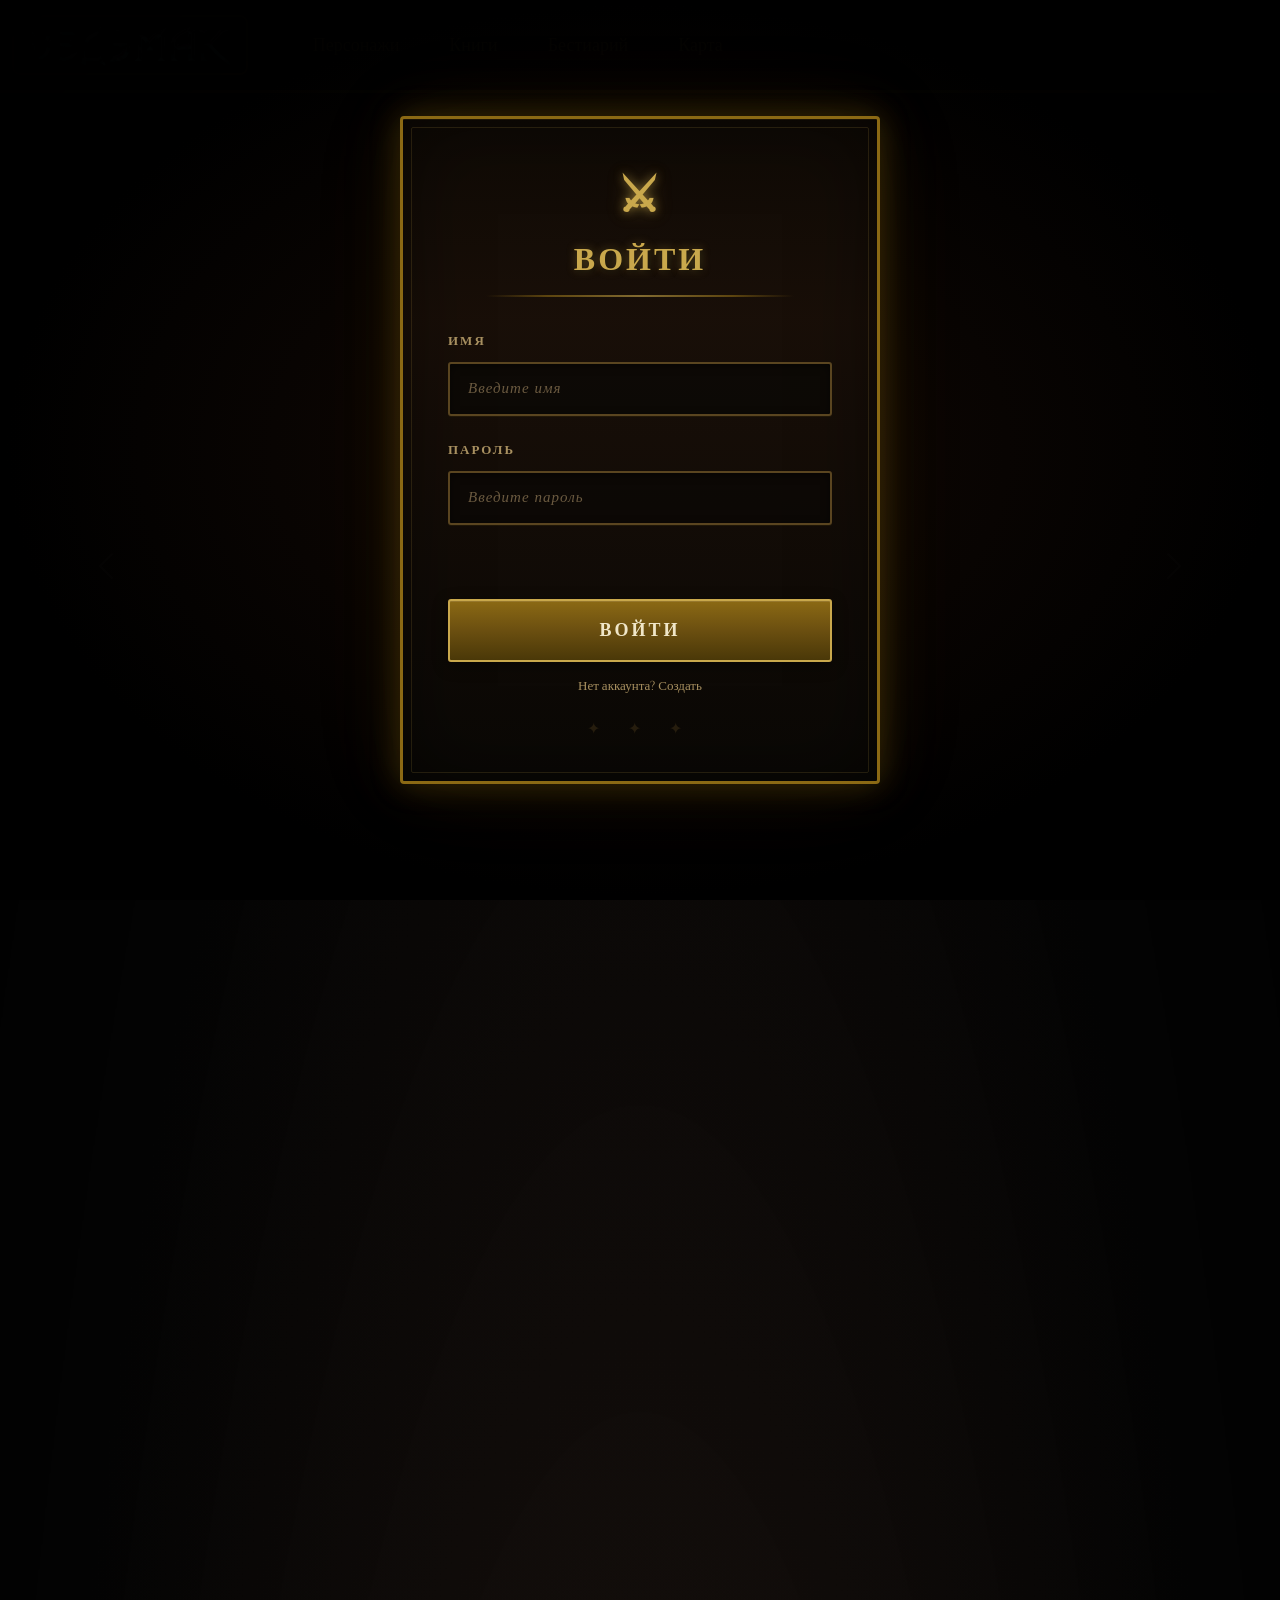
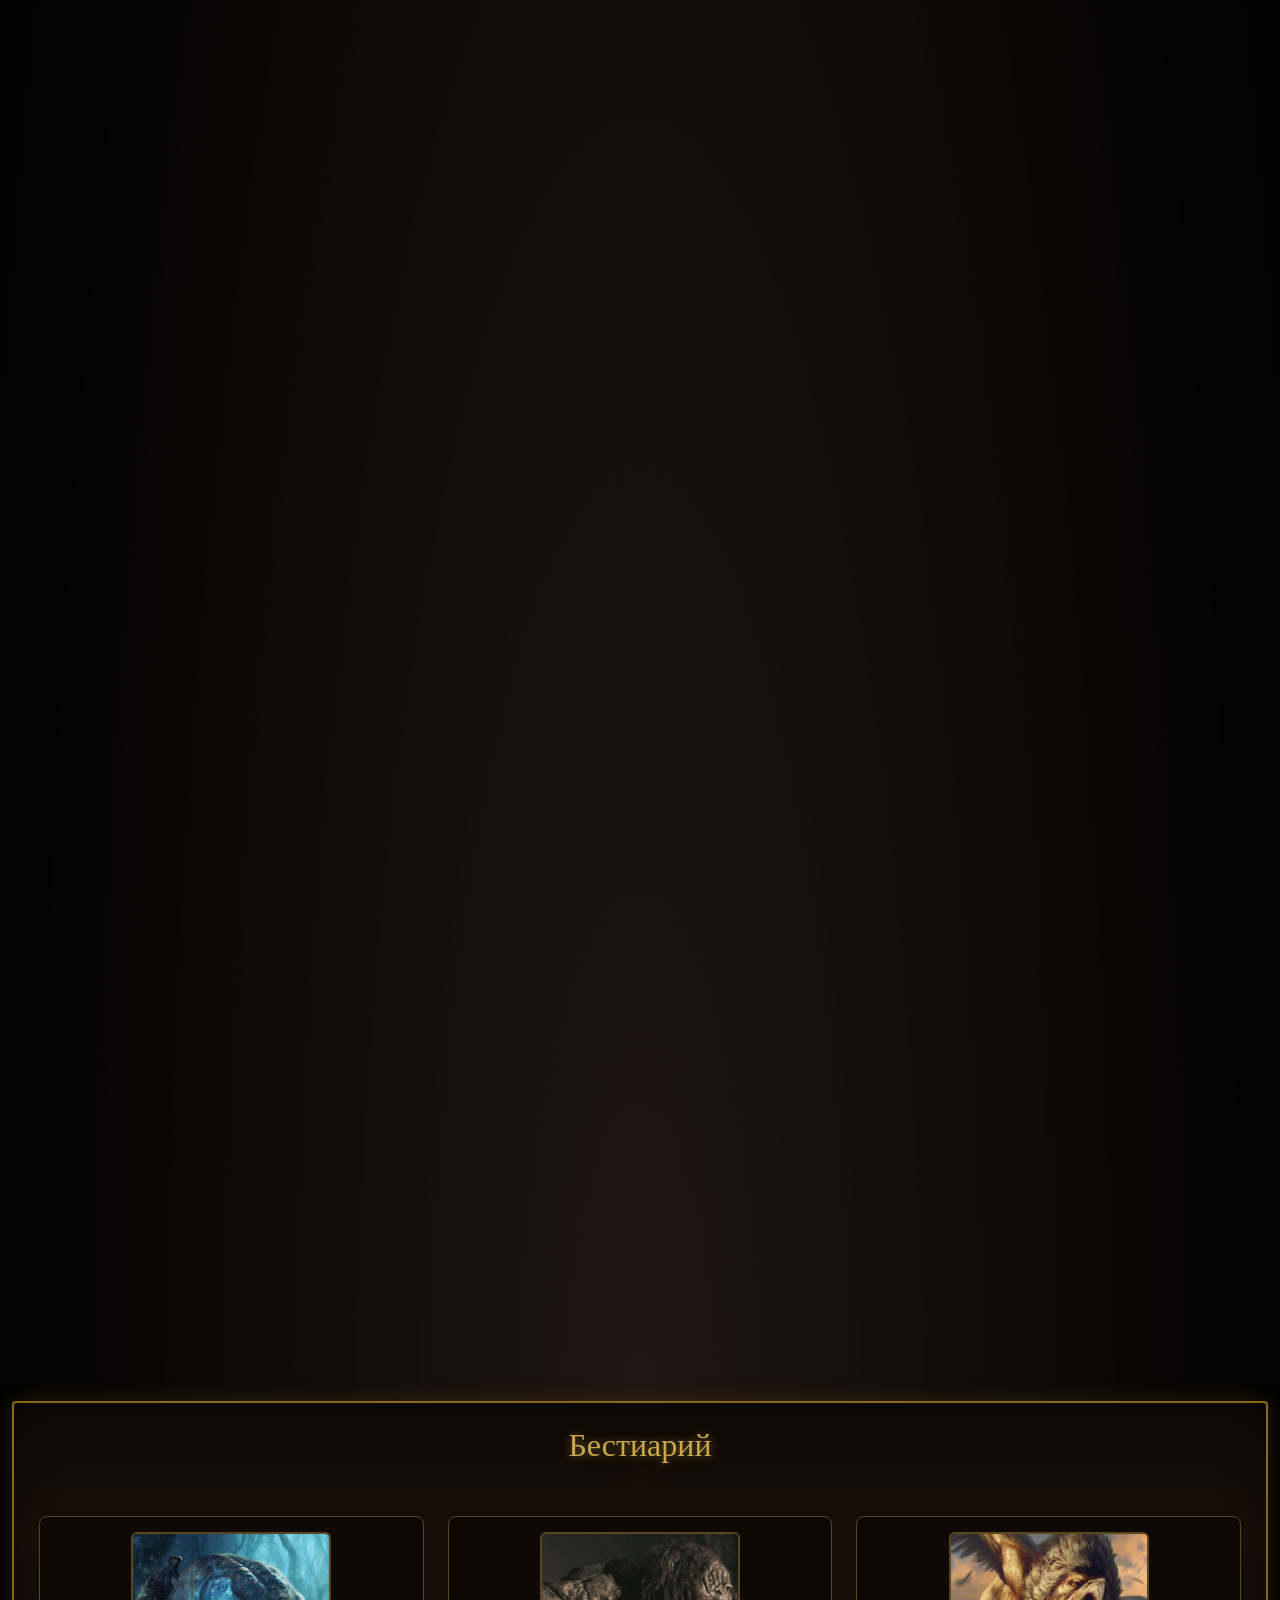
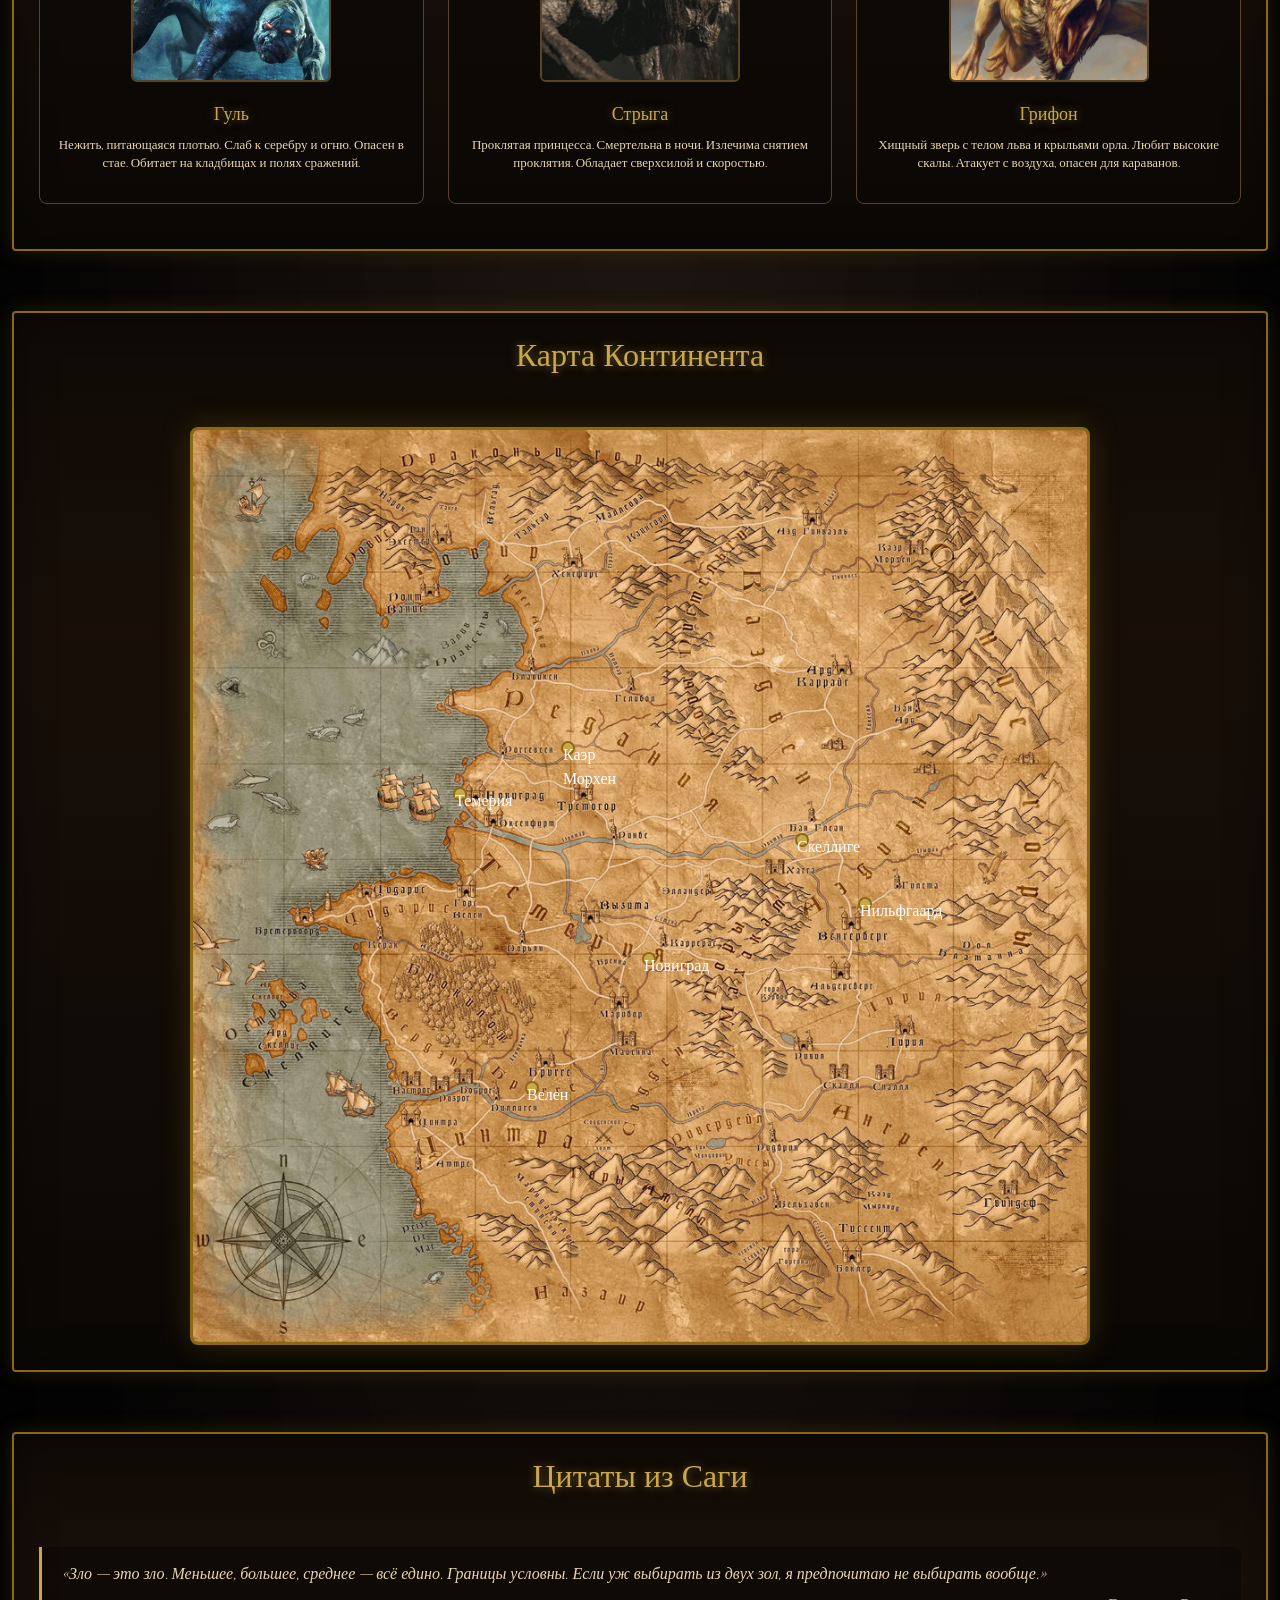
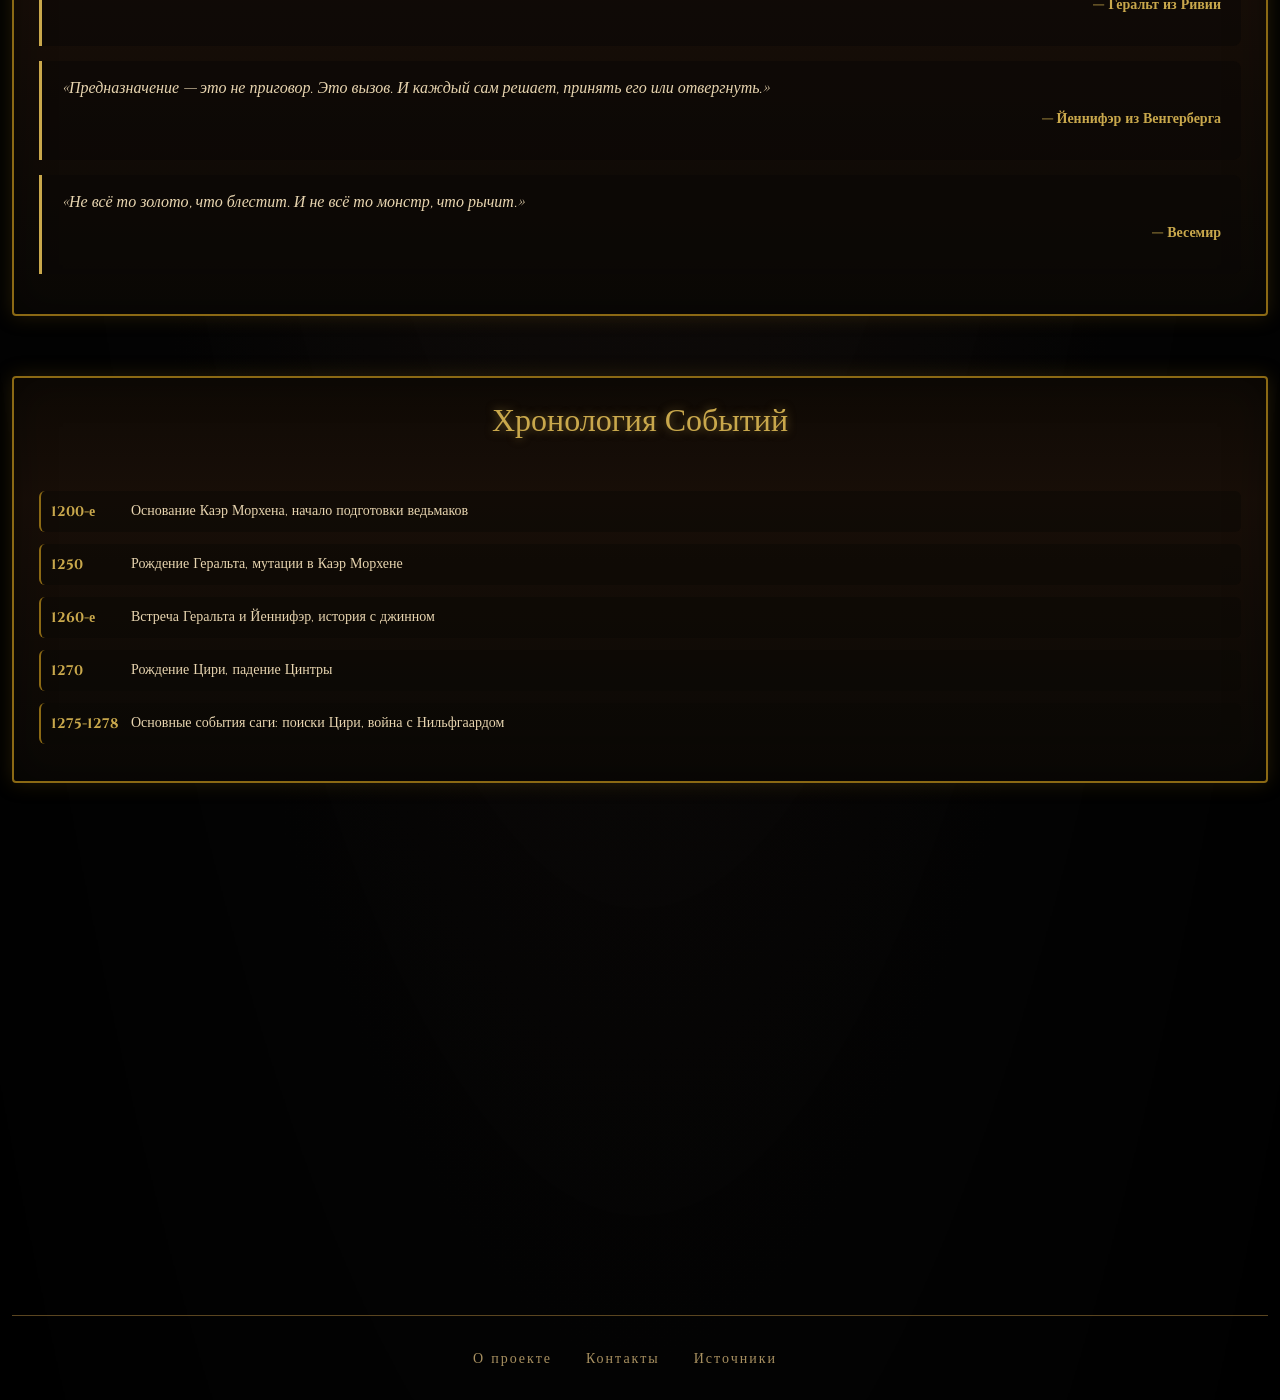
==== index.html @ b83b93ee "Update index.html" ====
<!DOCTYPE html>
<html lang="ru">
<head>
  <meta charset="UTF-8">
  <meta name="viewport" content="width=device-width, initial-scale=1.0">
  <title>Ведьмак — Мир Геральта</title>
  <link href="https://cdn.jsdelivr.net/npm/bootstrap@5.3.0/dist/css/bootstrap.min.css" rel="stylesheet">
  <link href="https://fonts.googleapis.com/css2?family=Cinzel:wght@400;700;900&family=Cinzel+Decorative:wght@400;700;900&display=swap" rel="stylesheet">
  <link rel="stylesheet" href="css/style.css">
</head>
<body>
  <div class="video-background">
    <video id="background-video" autoplay loop muted playsinline>
      <source src="src/image/bg.mp4" type="video/mp4">
    </video>
    <div class="video-overlay"></div>
  </div>

  <div class="auth-overlay">
    <div class="auth-form">
      <h2>ВОЙТИ</h2>
      
      <form id="login-form">
        <div class="form-group">
          <label>ИМЯ</label>
          <input type="text" id="login-username" placeholder="Введите имя" required>
        </div>
        <div class="form-group">
          <label>ПАРОЛЬ</label>
          <input type="password" id="login-password" placeholder="Введите пароль" required>
        </div>
        <div class="auth-error" id="login-error"></div>
        <button type="submit" class="btn-auth">ВОЙТИ</button>
      </form>

      <form id="register-form" class="hidden">
        <div class="form-group">
          <label>ИМЯ</label>
          <input type="text" id="reg-username" placeholder="Придумайте имя" required>
        </div>
        <div class="form-group">
          <label>ПАРОЛЬ</label>
          <input type="password" id="reg-password" placeholder="Минимум 4 символа" minlength="4" required>
        </div>
        <div class="auth-error" id="reg-error"></div>
        <button type="submit" class="btn-auth">ЗАРЕГИСТРИРОВАТЬСЯ</button>
      </form>

      <a href="#" id="switch-to-register">Нет аккаунта? Создать</a>
      <a href="#" id="switch-to-login" class="hidden">Уже есть аккаунт? Войти</a>
      
      <span class="auth-runess">✦ ✦ ✦</span>
    </div>
  </div>

  <nav class="navbar navbar-expand-lg navbar-dark">
    <div class="container-fluid">
      <a class="navbar-brand" href="#">
        <img src="src/image/logo.png" alt="Logo" height="60">
      </a>
      <button class="navbar-toggler" type="button" data-bs-toggle="collapse" data-bs-target="#navbarNav">
        <span class="navbar-toggler-icon"></span>
      </button>
      <div class="collapse navbar-collapse" id="navbarNav">
        <ul class="navbar-nav me-auto">
          <li class="nav-item"><a class="nav-link" href="#characters">Персонажи</a></li>
          <li class="nav-item"><a class="nav-link" href="#books">Книги</a></li>
          <li class="nav-item"><a class="nav-link" href="#bestiary">Бестиарий</a></li>
          <li class="nav-item"><a class="nav-link" href="#map">Карта</a></li>
        </ul>
        <div class="navbar-nav">
          <span id="current-user" class="nav-link"></span>
          <button id="logout-btn" class="btn-logout hidden">Выйти</button>
        </div>
      </div>
    </div>
  </nav>

  <div class="container-fluid">
    <h1>Мир Ведьмака</h1>

    <div id="characters" class="carousel slide" data-bs-ride="carousel">
      <div class="carousel-inner">
        <div class="carousel-item active">
          <div class="flip-card-character" data-character="geralt">
            <div class="flip-card-inner">
              <div class="flip-card-front">
                <img src="src/image/geralt.jpg" alt="Геральт">
                <div class="carousel-caption t">Геральт из Ривии</div>
              </div>
              <div class="flip-card-back">
                <div class="back-content">
                  <h5>Геральт из Ривии</h5>
                  <p>Профессиональный охотник на чудовищ, ведьмак Школы Волка. Обладает сверхчеловеческими способностями, мастер фехтования и знаков. Прошёл через множество испытаний, спасал королевства и искал своё предназначение. Его путь неразрывно связан с Цириллой и Йеннифэр. Носит два меча: стальной для людей и серебряный для чудовищ. Холоден внешне, но предан тем, кого любит.</p>
                </div>
              </div>
            </div>
          </div>
        </div>
        <div class="carousel-item">
          <div class="flip-card-character" data-character="ciri">
            <div class="flip-card-inner">
              <div class="flip-card-front">
                <img src="src/image/ciri.jpg" alt="Цири">
                <div class="carousel-caption tt">Цирилла</div>
              </div>
              <div class="flip-card-back">
                <div class="back-content">
                  <h5>Цирилла Фиона Элен Рианнон</h5>
                  <p>Наследница престола Цинтры, источник Великой Силы, дитя Предназначения. Обучалась у Геральта и Йеннифэр. Обладает способностью перемещаться между мирами и временами. Смелая, решительная, с твёрдым характером. Её судьба переплетена с политическими интригами и древними пророчествами. Ключевая фигура в борьбе за будущее Континента.</p>
                </div>
              </div>
            </div>
          </div>
        </div>
        <div class="carousel-item">
          <div class="flip-card-character" data-character="yennefer">
            <div class="flip-card-inner">
              <div class="flip-card-front">
                <img src="src/image/yennefer.jpg" alt="Йеннифэр">
                <div class="carousel-caption tt">Йеннифэр из Венгерберга</div>
              </div>
              <div class="flip-card-back">
                <div class="back-content">
                  <h5>Йеннифэр из Венгерберга</h5>
                  <p>Могущественная чародейка, наставница Цири. Сильная, независимая, с непростой судьбой и глубокой связью с Геральтом. Прошла путь от изгоя до одной из влиятельнейших женщин Континента. Владеет магией огня и иллюзий. Её характер — сочетание гордости, мудрости и безграничной любви к близким. Готова на всё ради тех, кого считает семьёй.</p>
                </div>
              </div>
            </div>
          </div>
        </div>
        <div class="carousel-item">
          <div class="flip-card-character" data-character="triss">
            <div class="flip-card-inner">
              <div class="flip-card-front">
                <img src="src/image/triss.jpg" alt="Трисс">
                <div class="carousel-caption tt">Трисс Меригольд</div>
              </div>
              <div class="flip-card-back">
                <div class="back-content">
                  <h5>Трисс Меригольд</h5>
                  <p>Чародейка из Марибора, советница королей. Добрая, преданная, с особым отношением к Геральту и Цири. Специалист по целебной магии и алхимии. Участвовала в политических интригах и борьбе с дикой охотой. Её мягкость скрывает стальную волю. Верный друг и надёжный союзник в самых тёмных временах.</p>
                </div>
              </div>
            </div>
          </div>
        </div>
        <div class="carousel-item">
          <div class="flip-card-character" data-character="vesemir">
            <div class="flip-card-inner">
              <div class="flip-card-front">
                <img src="src/image/vesemir.jpg" alt="Весемир">
                <div class="carousel-caption tt">Весемир</div>
              </div>
              <div class="flip-card-back">
                <div class="back-content">
                  <h5>Весемир</h5>
                  <p>Старейший ведьмак Школы Волка, наставник Геральта. Мудрый, опытный, хранитель традиций Каэр Морхена. Прожил более двух веков, видел расцвет и упадок ордена ведьмаков. Обучал молодых ведьмаков, передавая знания о монстрах и выживании. Его гибель стала поворотным моментом в судьбе Геральта и Цири. Символ чести и долга.</p>
                </div>
              </div>
            </div>
          </div>
        </div>
        <div class="carousel-item">
          <div class="flip-card-character" data-character="emhyr">
            <div class="flip-card-inner">
              <div class="flip-card-front">
                <img src="src/image/emhyr.jpg" alt="Эмгыр">
                <div class="carousel-caption tt">Эмгыр вар Эмрейс</div>
              </div>
              <div class="flip-card-back">
                <div class="back-content">
                  <h5>Эмгыр вар Эмрейс</h5>
                  <p>Император Нильфгаарда, отец Цири. Жестокий политик, стремящийся к власти и контролю над миром. Прошёл путь от изгнанника до правителя величайшей империи. Его амбиции движут войнами и судьбами королевств. Сложные отношения с дочерью и Геральтом определяют ключевые события саги. Стратег, манипулятор, человек без сантиментов.</p>
                </div>
              </div>
            </div>
          </div>
        </div>
        <div class="carousel-item">
          <div class="flip-card-character" data-character="dandelion">
            <div class="flip-card-inner">
              <div class="flip-card-front">
                <img src="src/image/dandelion.jpg" alt="Лютик">
                <div class="carousel-caption tt">Лютик</div>
              </div>
              <div class="flip-card-back">
                <div class="back-content">
                  <h5>Лютик (Ярре)</h5>
                  <p>Бард, поэт, друг Геральта. Мастер слова и музыки, чьи баллады прославили подвиги Белого Волка. Храбр не на поле боя, а в верности друзьям. Его остроумие и харизма спасали не раз. Свидетель и летописец великих событий. Связующее звено между миром людей и ведьмаков. Символ искусства, сохраняющего память о героях.</p>
                </div>
              </div>
            </div>
          </div>
        </div>
      </div>
      <button class="carousel-control-prev" data-bs-target="#characters" data-bs-slide="prev"><span class="carousel-control-prev-icon"></span></button>
      <button class="carousel-control-next" data-bs-target="#characters" data-bs-slide="next"><span class="carousel-control-next-icon"></span></button>
    </div>

    <div id="books" class="books">
      <div class="flip-card-book" data-book="lastwish">
        <div class="flip-card-inner">
          <div class="flip-card-front">
            <img src="src/image/lastwish.jpg" alt="Последнее желание">
            <div class="card-body">
              <h5>Последнее желание</h5>
            </div>
          </div>
          <div class="flip-card-back">
            <div class="back-content">
              <h5>Последнее желание</h5>
              <p>Сборник рассказов, знакомящий с Геральтом, Йеннифэр и миром Ведьмака. История их первой встречи и судьбоносных решений. Включает легенды о джинне, стрыге, русалке и других существах.</p>
              <a href="https://books.yandex.ru/reader/LZRQId0e?resource=book" target="_blank" class="btn-read">Читать</a>
            </div>
          </div>
        </div>
      </div>
      <div class="flip-card-book" data-book="sword">
        <div class="flip-card-inner">
          <div class="flip-card-front">
            <img src="src/image/sword.jpg" alt="Меч Предназначения">
            <div class="card-body">
              <h5>Меч Предназначения</h5>
            </div>
          </div>
          <div class="flip-card-back">
            <div class="back-content">
              <h5>Меч Предназначения</h5>
              <p>Продолжение истории Геральта. Связь с Цириллой, политические интриги и неизбежность Предназначения. Рассказы о битвах, моральных дилеммах и цене профессии ведьмака.</p>
              <a href="https://books.yandex.ru/reader/8KmP3xLd?resource=book" target="_blank" class="btn-read">Читать</a>
            </div>
          </div>
        </div>
      </div>
      <div class="flip-card-book" data-book="blood">
        <div class="flip-card-inner">
          <div class="flip-card-front">
            <img src="src/image/blood.jpg" alt="Кровь Эльфов">
            <div class="card-body">
              <h5>Кровь Эльфов</h5>
            </div>
          </div>
          <div class="flip-card-back">
            <div class="back-content">
              <h5>Кровь Эльфов</h5>
              <p>Первый роман саги. Цири под опекой Геральта и Йеннифэр в Каэр Морхене. Начало обучения девочки, раскрытие её сил. Политический заговор против Цинтры и Нильфгаарда.</p>
              <a href="https://books.yandex.ru/reader/9NpQ4yMe?resource=book" target="_blank" class="btn-read">Читать</a>
            </div>
          </div>
        </div>
      </div>
      <div class="flip-card-book" data-book="contempt">
        <div class="flip-card-inner">
          <div class="flip-card-front">
            <img src="src/image/contempt.jpg" alt="Час Презрения">
            <div class="card-body">
              <h5>Час Презрения</h5>
            </div>
          </div>
          <div class="flip-card-back">
            <div class="back-content">
              <h5>Час Презрения</h5>
              <p>Цири бежит из Каэр Морхена, Геральт отправляется на её поиски. Йеннифэр участвует в Совете Чародеев. Нарастание конфликта между Севером и Нильфгаардом.</p>
              <a href="https://books.yandex.ru/reader/2OrR5zNf?resource=book" target="_blank" class="btn-read">Читать</a>
            </div>
          </div>
        </div>
      </div>
      <div class="flip-card-book" data-book="baptism">
        <div class="flip-card-inner">
          <div class="flip-card-front">
            <img src="src/image/baptism.jpg" alt="Крещение Огнём">
            <div class="card-body">
              <h5>Крещение Огнём</h5>
            </div>
          </div>
          <div class="flip-card-back">
            <div class="back-content">
              <h5>Крещение Огнём</h5>
              <p>Геральт, Лютик и новая команда ищут Цири в разорённом войной Велене. Цири скитается по лесам, встречая разбойников и друзей. Йеннифэр в плену у Нильфгаарда.</p>
              <a href="https://books.yandex.ru/reader/3PsS6aOg?resource=book" target="_blank" class="btn-read">Читать</a>
            </div>
          </div>
        </div>
      </div>
      <div class="flip-card-book" data-book="lady">
        <div class="flip-card-inner">
          <div class="flip-card-front">
            <img src="src/image/lady.jpg" alt="Владычица Озера">
            <div class="card-body">
              <h5>Владычица Озера</h5>
            </div>
          </div>
          <div class="flip-card-back">
            <div class="back-content">
              <h5>Владычица Озера</h5>
              <p>Финал основной саги. Битва за Бренну, судьба Цири и Геральта. Йеннифэр освобождена, но цена высока. Цири проходит через миры, встречая альтернативные версии реальности.</p>
              <a href="https://books.yandex.ru/reader/4QtT7bPh?resource=book" target="_blank" class="btn-read">Читать</a>
            </div>
          </div>
        </div>
      </div>
      <div class="flip-card-book" data-book="season">
        <div class="flip-card-inner">
          <div class="flip-card-front">
            <img src="src/image/season.jpg" alt="Сезон Гроз">
            <div class="card-body">
              <h5>Сезон Гроз</h5>
            </div>
          </div>
          <div class="flip-card-back">
            <div class="back-content">
              <h5>Сезон Гроз</h5>
              <p>Эпилог саги. Геральт и Йеннифэр в Погосте, финальная встреча с Цири. Развязка древних пророчеств. Тема памяти, наследия и продолжения жизни через поколения.</p>
              <a href="https://books.yandex.ru/reader/5RuU8cQi?resource=book" target="_blank" class="btn-read">Читать</a>
            </div>
          </div>
        </div>
      </div>
    </div>

    <div id="bestiary" class="witcher-card">
      <h2>Бестиарий</h2>
      <div class="row">
        <div class="col-md-4">
          <div class="monster-card">
            <img src="src/image/ghoul.jpg" alt="Гуль">
            <h4>Гуль</h4>
            <p>Нежить, питающаяся плотью. Слаб к серебру и огню. Опасен в стае. Обитает на кладбищах и полях сражений.</p>
          </div>
        </div>
        <div class="col-md-4">
          <div class="monster-card">
            <img src="src/image/striga.jpg" alt="Стрыга">
            <h4>Стрыга</h4>
            <p>Проклятая принцесса. Смертельна в ночи. Излечима снятием проклятия. Обладает сверхсилой и скоростью.</p>
          </div>
        </div>
        <div class="col-md-4">
          <div class="monster-card">
            <img src="src/image/griffin.jpg" alt="Грифон">
            <h4>Грифон</h4>
            <p>Хищный зверь с телом льва и крыльями орла. Любит высокие скалы. Атакует с воздуха, опасен для караванов.</p>
          </div>
        </div>
      </div>
    </div>

    <div id="map" class="witcher-card">
      <h2>Карта Континента</h2>
      <div class="map-container">
        <img src="src/image/map.jpg" alt="Карта" class="map-image">
        <div class="map-points">
          <div class="map-point" style="top:35%;left:42%" data-location="Каэр Морхен">Каэр Морхен</div>
          <div class="map-point" style="top:58%;left:51%" data-location="Новиград">Новиград</div>
          <div class="map-point" style="top:72%;left:38%" data-location="Велен">Велен</div>
          <div class="map-point" style="top:45%;left:68%" data-location="Скеллиге">Скеллиге</div>
          <div class="map-point" style="top:52%;left:75%" data-location="Нильфгаард">Нильфгаард</div>
          <div class="map-point" style="top:40%;left:30%" data-location="Темерия">Темерия</div>
        </div>
      </div>
    </div>

    <div id="quotes" class="witcher-card">
      <h2>Цитаты из Саги</h2>
      <div class="quote-block">
        <p class="quote-text">«Зло — это зло. Меньшее, большее, среднее — всё едино. Границы условны. Если уж выбирать из двух зол, я предпочитаю не выбирать вообще.»</p>
        <p class="quote-author">— Геральт из Ривии</p>
      </div>
      <div class="quote-block">
        <p class="quote-text">«Предназначение — это не приговор. Это вызов. И каждый сам решает, принять его или отвергнуть.»</p>
        <p class="quote-author">— Йеннифэр из Венгерберга</p>
      </div>
      <div class="quote-block">
        <p class="quote-text">«Не всё то золото, что блестит. И не всё то монстр, что рычит.»</p>
        <p class="quote-author">— Весемир</p>
      </div>
    </div>

    <div id="timeline" class="witcher-card">
      <h2>Хронология Событий</h2>
      <div class="timeline-item">
        <span class="timeline-year">1200-е</span>
        <p>Основание Каэр Морхена, начало подготовки ведьмаков</p>
      </div>
      <div class="timeline-item">
        <span class="timeline-year">1250</span>
        <p>Рождение Геральта, мутации в Каэр Морхене</p>
      </div>
      <div class="timeline-item">
        <span class="timeline-year">1260-е</span>
        <p>Встреча Геральта и Йеннифэр, история с джинном</p>
      </div>
      <div class="timeline-item">
        <span class="timeline-year">1270</span>
        <p>Рождение Цири, падение Цинтры</p>
      </div>
      <div class="timeline-item">
        <span class="timeline-year">1275-1278</span>
        <p>Основные события саги: поиски Цири, война с Нильфгаардом</p>
      </div>
    </div>

    <center>
      <iframe width="560" height="315" src="https://www.youtube.com/embed/7G0R6XnZz8E" frameborder="0" allowfullscreen></iframe>
    </center>

    <footer class="fot">
      <a href="#" class="ft">О проекте</a>
      <a href="#" class="ft">Контакты</a>
      <a href="#" class="ft">Источники</a>
    </footer>
  </div>

  <script src="https://cdn.jsdelivr.net/npm/bootstrap@5.3.0/dist/js/bootstrap.bundle.min.js"></script>
  <script src="js/script.js"></script>
  <script src="js/auth.js"></script>
  <script src="js/ui.js"></script>
</body>
</html>
---- css/style.css ----
#background-video {
  position: fixed;
  top: 50%;
  left: 50%;
  min-width: 100%;
  min-height: 100%;
  width: auto;
  height: auto;
  transform: translate(-50%, -50%);
  z-index: -2;
  object-fit: cover;
}

.video-background {
  position: fixed;
  top: 0;
  left: 0;
  width: 100%;
  height: 100%;
  z-index: -2;
  overflow: hidden;
  background: #000;
}

.video-overlay {
  position: fixed;
  top: 0;
  left: 0;
  width: 100%;
  height: 100%;
  background: radial-gradient(ellipse at center, rgba(20, 10, 5, 0.7) 0%, rgba(0, 0, 0, 0.85) 70%, #000 100%);
  z-index: -1;
}

body {
  background: radial-gradient(ellipse at center, rgba(20, 10, 5, 0.95) 0%, rgba(0, 0, 0, 0.99) 70%, #000 100%);
  color: #f5f5dc;
  font-family: 'Cinzel', serif;
  min-height: 100vh;
  margin: 0;
  position: relative;
}

.container-fluid {
  color: white;
  position: relative;
  z-index: 1;
}

.navbar {
  margin-bottom: 50px;
  background: rgba(10, 8, 5, 0.95) !important;
  border-bottom: 3px solid #8B6914;
  padding: 15px 0;
  box-shadow: 0 4px 20px rgba(139, 105, 20, 0.4);
}

.navbar-brand {
  padding: 0;
  margin-right: 40px;
}

.navbar-brand img {
  border: 2px solid #8B6914;
  border-radius: 8px;
  padding: 5px;
  background: rgba(0, 0, 0, 0.5);
}

.navbar-nav {
  font-size: 18px;
}

.nav-link {
  color: #C9A84C !important;
  text-shadow: 0 0 10px rgba(201, 168, 76, 0.5);
  transition: all 0.3s;
  padding: 10px 20px !important;
  margin: 0 5px;
  border-radius: 4px;
  position: relative;
}

.nav-link:hover {
  color: #fff !important;
  text-shadow: 0 0 15px rgba(201, 168, 76, 0.8);
  background: rgba(139, 105, 20, 0.2);
}

.nav-link::after {
  content: '';
  position: absolute;
  bottom: 5px;
  left: 50%;
  transform: translateX(-50%);
  width: 0;
  height: 2px;
  background: #C9A84C;
  transition: width 0.3s;
}

.nav-link:hover::after {
  width: 70%;
}

.carousel-inner {
  margin-bottom: 100px;
  opacity: 0;
  transform: translateX(-500px);
  transition-delay: 120s;
}

.carousel-inner:hover {
  opacity: 1;
  transform: translateY(0);
  transition: 0.5s;
  transition-delay: 0s;
}

.carousel-item {
  height: 650px;
  perspective: 1200px;
}

.flip-card-character {
  width: 100%;
  height: 100%;
  display: flex;
  justify-content: center;
  align-items: center;
  cursor: pointer;
}

.flip-card-inner {
  position: relative;
  width: 320px;
  height: 500px;
  transition: transform 0.8s cubic-bezier(0.4, 0, 0.2, 1);
  transform-style: preserve-3d;
}

.flip-card-character.flipped .flip-card-inner {
  transform: rotateY(180deg);
}

.flip-card-front,
.flip-card-back {
  position: absolute;
  width: 100%;
  height: 100%;
  backface-visibility: hidden;
  border-radius: 10px;
  overflow: hidden;
}

.flip-card-front img {
  width: 320px;
  height: 500px;
  object-fit: cover;
  border: 2px solid #8B6914;
  border-radius: 10px;
}

.flip-card-back {
  transform: rotateY(180deg);
  background: linear-gradient(180deg, rgba(15, 10, 5, 0.98) 0%, rgba(25, 15, 8, 0.97) 30%, rgba(10, 8, 5, 0.99) 100%);
  border: 2px solid #8B6914;
  border-radius: 10px;
  padding: 20px;
  overflow-y: auto;
  display: flex;
  flex-direction: column;
  justify-content: flex-start;
  box-shadow: 0 0 20px rgba(139, 105, 20, 0.3);
}

.flip-card-back .back-content {
  color: #E8D5B0;
}

.flip-card-back .back-content h5 {
  margin-bottom: 15px;
  text-align: center;
  font-size: 22px;
  border-bottom: 1px solid rgba(201, 168, 76, 0.4);
  padding-bottom: 10px;
  color: #C9A84C;
}

.flip-card-back .back-content p {
  font-size: 15px;
  line-height: 1.6;
  margin-bottom: 0;
  text-align: justify;
}

.carousel-caption {
  position: absolute;
  width: 317px;
  left: 0;
  bottom: 0;
  background: rgba(10, 8, 5, 0.85);
  border-top: 2px solid #8B6914;
  padding: 12px;
  text-align: center;
  color: #C9A84C;
  font-weight: 700;
  font-size: 18px;
}

.books {
  display: flex;
  margin-bottom: 150px;
  opacity: 0;
  transform: translateX(500px);
  transition-delay: 120s;
  flex-wrap: wrap;
  gap: 30px;
  justify-content: center;
}

.books:hover {
  opacity: 1;
  transform: translateX(0px);
  transition: 0.5s;
  transition-delay: 0s;
  margin-bottom: 150px;
}

.flip-card-book {
  background-color: transparent;
  width: 320px;
  height: 600px;
  perspective: 1000px;
  cursor: pointer;
}

.flip-card-book .flip-card-inner {
  position: relative;
  width: 100%;
  height: 100%;
  transition: transform 0.8s cubic-bezier(0.4, 0, 0.2, 1);
  transform-style: preserve-3d;
}

.flip-card-book.flipped .flip-card-inner {
  transform: rotateY(180deg);
}

.flip-card-book .flip-card-front,
.flip-card-book .flip-card-back {
  position: absolute;
  width: 100%;
  height: 100%;
  backface-visibility: hidden;
  border-radius: 10px;
  overflow: hidden;
}

.flip-card-book .flip-card-front img,
.flip-card-book .flip-card-back img {
  width: 100%;
  height: 320px;
  object-fit: cover;
  border: 2px solid #8B6914;
}

.flip-card-book .flip-card-back {
  transform: rotateY(180deg);
  background: linear-gradient(180deg, rgba(15, 10, 5, 0.98) 0%, rgba(25, 15, 8, 0.97) 30%, rgba(10, 8, 5, 0.99) 100%);
  display: flex;
  flex-direction: column;
  justify-content: center;
  border: 2px solid #8B6914;
  box-shadow: 0 0 20px rgba(139, 105, 20, 0.3);
}

.flip-card-book .flip-card-back .back-content {
  padding: 20px;
  text-align: center;
  color: #E8D5B0;
}

.flip-card-book .flip-card-back .back-content h5 {
  margin-bottom: 15px;
  font-size: 20px;
  color: #C9A84C;
}

.flip-card-book .flip-card-back .back-content p {
  font-size: 14px;
  line-height: 1.6;
  margin-bottom: 0;
}

.flip-card-book .flip-card-front .card-body {
  padding: 20px;
  text-align: center;
  background: rgba(10, 8, 5, 0.85);
  border-bottom: 2px solid #8B6914;
  color: #C9A84C;
  font-weight: 700;
  font-size: 16px;
}

center {
  opacity: 0;
  transition-delay: 120s;
}

center:hover {
  opacity: 1;
  transition: 1s;
  transition-delay: 0s;
}

iframe {
  border: 3px solid #8B6914;
  border-radius: 30px;
  margin-bottom: 100px;
  margin-right: 50px;
  box-shadow: 0 0 20px rgba(139, 105, 20, 0.4);
}

h1, h2, h3, h4 {
  text-align: center;
  margin-bottom: 50px;
  color: #C9A84C;
  text-shadow: 0 0 10px rgba(201, 168, 76, 0.5);
  font-family: 'Cinzel Decorative', serif;
}

.fot {
  justify-content: center;
  text-align: center;
  padding: 30px 0;
  border-top: 1px solid #5A4520;
  margin-top: 50px;
}

.ft {
  text-decoration: none;
  color: #A89060;
  margin-right: 30px;
  font-size: 14px;
  letter-spacing: 2px;
  transition: color 0.3s;
}

.ft:hover {
  color: #C9A84C;
  text-shadow: 0 0 8px rgba(201, 168, 76, 0.6);
}

.if_one {
  margin-right: 50px;
}

.witcher-card {
  background: linear-gradient(180deg, rgba(15, 10, 5, 0.98) 0%, rgba(25, 15, 8, 0.97) 30%, rgba(10, 8, 5, 0.99) 100%);
  border: 2px solid #8B6914;
  border-radius: 4px;
  padding: 25px;
  margin: 20px 0 60px;
  box-shadow: 0 0 20px rgba(139, 105, 20, 0.25), inset 0 0 40px rgba(0, 0, 0, 0.4);
}

.monster-card {
  background: rgba(10, 8, 5, 0.7);
  border: 1px solid #5A4520;
  border-radius: 8px;
  padding: 15px;
  margin-bottom: 20px;
  text-align: center;
  transition: transform 0.3s, box-shadow 0.3s;
}

.monster-card:hover {
  transform: translateY(-5px);
  box-shadow: 0 0 25px rgba(139, 105, 20, 0.5);
  border-color: #8B6914;
}

.monster-card img {
  width: 100%;
  max-width: 200px;
  height: 150px;
  object-fit: cover;
  border-radius: 6px;
  border: 2px solid #5A4520;
  margin-bottom: 12px;
}

.monster-card h4 {
  color: #C9A84C;
  margin: 10px 0;
  font-size: 18px;
}

.monster-card p {
  font-size: 13px;
  color: #E8D5B0;
  line-height: 1.4;
}

.map-container {
  position: relative;
  width: 100%;
  max-width: 900px;
  margin: 0 auto;
}

.map-image {
  width: 100%;
  border: 3px solid #8B6914;
  border-radius: 8px;
  box-shadow: 0 0 30px rgba(139, 105, 20, 0.3);
}

.map-points {
  position: absolute;
  top: 0;
  left: 0;
  width: 100%;
  height: 100%;
}

.map-point {
  position: absolute;
  width: 14px;
  height: 14px;
  background: #C9A84C;
  border: 2px solid #8B6914;
  border-radius: 50%;
  cursor: pointer;
  transform: translate(-50%, -50%);
  transition: all 0.3s;
}

.map-point:hover {
  width: 18px;
  height: 18px;
  box-shadow: 0 0 15px rgba(201, 168, 76, 0.8);
}

.map-point::after {
  content: attr(data-location);
  position: absolute;
  top: -30px;
  left: 50%;
  transform: translateX(-50%);
  background: rgba(10, 8, 5, 0.95);
  color: #C9A84C;
  padding: 4px 10px;
  border: 1px solid #8B6914;
  border-radius: 4px;
  font-size: 12px;
  white-space: nowrap;
  opacity: 0;
  pointer-events: none;
  transition: opacity 0.3s;
}

.map-point:hover::after {
  opacity: 1;
}

.auth-overlay {
  position: fixed;
  top: 0;
  left: 0;
  width: 100%;
  height: 100%;
  background: radial-gradient(ellipse at center, rgba(20, 10, 5, 0.95) 0%, rgba(0, 0, 0, 0.99) 70%, #000 100%);
  z-index: 9999;
  display: flex;
  justify-content: center;
  align-items: center;
}

.auth-overlay.hidden {
  display: none;
}

.auth-form {
  position: relative;
  background: linear-gradient(180deg, rgba(15, 10, 5, 0.98) 0%, rgba(25, 15, 8, 0.97) 30%, rgba(10, 8, 5, 0.99) 100%);
  border: 3px solid #8B6914;
  border-radius: 4px;
  padding: 50px 45px 40px;
  width: 480px;
  max-width: 92%;
  text-align: center;
  box-shadow: 0 0 30px rgba(139, 105, 20, 0.3), 0 0 60px rgba(139, 105, 20, 0.15), 0 0 100px rgba(139, 105, 20, 0.08), inset 0 0 80px rgba(0, 0, 0, 0.5), inset 0 1px 0 rgba(139, 105, 20, 0.2);
  animation: authAppear 1s ease-out;
}

@keyframes authAppear {
  0% { opacity: 0; transform: scale(0.9) translateY(30px); }
  100% { opacity: 1; transform: scale(1) translateY(0); }
}

.auth-form::before {
  content: '';
  position: absolute;
  top: 8px;
  left: 8px;
  right: 8px;
  bottom: 8px;
  border: 1px solid rgba(201, 168, 76, 0.15);
  border-radius: 2px;
  pointer-events: none;
}

.auth-form h2::before {
  content: '⚔';
  display: block;
  font-size: 48px;
  margin-bottom: 15px;
  color: #C9A84C;
  text-shadow: 0 0 10px rgba(201, 168, 76, 0.6), 0 0 20px rgba(201, 168, 76, 0.3);
  animation: medallionGlow 3s ease-in-out infinite;
}

@keyframes medallionGlow {
  0%, 100% { text-shadow: 0 0 10px rgba(201, 168, 76, 0.6), 0 0 20px rgba(201, 168, 76, 0.3); }
  50% { text-shadow: 0 0 15px rgba(201, 168, 76, 0.9), 0 0 30px rgba(201, 168, 76, 0.5), 0 0 45px rgba(201, 168, 76, 0.3); }
}

.auth-form h2 {
  font-family: 'Cinzel Decorative', 'Cinzel', serif;
  color: #C9A84C;
  margin-bottom: 35px;
  font-size: 32px;
  font-weight: 700;
  letter-spacing: 3px;
  text-transform: uppercase;
  text-shadow: 0 0 10px rgba(201, 168, 76, 0.4), 2px 2px 4px rgba(0, 0, 0, 0.8);
  position: relative;
}

.auth-form h2::after {
  content: '';
  display: block;
  width: 80%;
  height: 2px;
  margin: 15px auto 0;
  background: linear-gradient(90deg, transparent 0%, #8B6914 20%, #C9A84C 50%, #8B6914 80%, transparent 100%);
  opacity: 0.6;
}

.auth-form .form-group {
  margin-bottom: 25px;
  text-align: left;
  position: relative;
}

.auth-form label {
  display: block;
  color: #A89060;
  margin-bottom: 10px;
  font-family: 'Cinzel', serif;
  font-size: 13px;
  letter-spacing: 2px;
  text-transform: uppercase;
  font-weight: 700;
}

.auth-form input {
  width: 100%;
  padding: 14px 18px;
  border: 2px solid #5A4520;
  border-radius: 3px;
  background: rgba(10, 8, 5, 0.8);
  color: #E8D5B0;
  font-family: 'Cinzel', serif;
  font-size: 15px;
  letter-spacing: 1px;
  box-sizing: border-box;
  transition: all 0.4s ease;
  box-shadow: inset 0 2px 8px rgba(0, 0, 0, 0.5), 0 1px 0 rgba(139, 105, 20, 0.1);
}

.auth-form input::placeholder {
  color: #6B5A40;
  font-style: italic;
}

.auth-form input:focus {
  outline: none;
  border-color: #C9A84C;
  background: rgba(15, 12, 8, 0.9);
  box-shadow: inset 0 2px 8px rgba(0, 0, 0, 0.5), 0 0 15px rgba(201, 168, 76, 0.3), 0 0 30px rgba(201, 168, 76, 0.1);
}

.auth-form .btn-auth {
  width: 100%;
  padding: 16px 30px;
  background: linear-gradient(180deg, #8B6914 0%, #6B4F10 50%, #4A3808 100%);
  color: #F0E6C8;
  border: 2px solid #C9A84C;
  border-radius: 3px;
  font-family: 'Cinzel Decorative', serif;
  font-size: 18px;
  font-weight: 700;
  letter-spacing: 3px;
  text-transform: uppercase;
  cursor: pointer;
  transition: all 0.4s ease;
  margin-top: 15px;
  position: relative;
  overflow: hidden;
  box-shadow: 0 4px 15px rgba(0, 0, 0, 0.4), inset 0 1px 0 rgba(255, 255, 255, 0.1);
}

.auth-form .btn-auth::before {
  content: '';
  position: absolute;
  top: 0;
  left: -100%;
  width: 100%;
  height: 100%;
  background: linear-gradient(90deg, transparent, rgba(255, 255, 255, 0.15), transparent);
  transition: left 0.6s ease;
}

.auth-form .btn-auth:hover::before {
  left: 100%;
}

.auth-form .btn-auth:hover {
  background: linear-gradient(180deg, #A87F1A 0%, #8B6914 50%, #6B4F10 100%);
  box-shadow: 0 0 20px rgba(201, 168, 76, 0.4), 0 6px 20px rgba(0, 0, 0, 0.5), inset 0 1px 0 rgba(255, 255, 255, 0.2);
  transform: translateY(-2px);
  border-color: #E8C860;
}

.auth-form .btn-auth:active {
  transform: translateY(0);
  box-shadow: 0 2px 8px rgba(0, 0, 0, 0.4), inset 0 2px 4px rgba(0, 0, 0, 0.3);
}

.auth-error {
  color: #CC3333;
  font-family: 'Cinzel', serif;
  font-size: 13px;
  letter-spacing: 1px;
  min-height: 22px;
  margin-bottom: 12px;
  text-shadow: 0 0 10px rgba(204, 51, 51, 0.4);
  animation: errorPulse 0.5s ease;
}

@keyframes errorPulse {
  0%, 100% { opacity: 1; }
  50% { opacity: 0.7; }
}

.auth-runess {
  display: block;
  text-align: center;
  margin-top: 20px;
  color: #5A4520;
  font-size: 16px;
  letter-spacing: 12px;
  opacity: 0.35;
  user-select: none;
}

.btn-logout {
  display: inline-block;
  margin-top: 0;
  margin-left: 15px;
  padding: 8px 20px;
  background: transparent;
  color: #C9A84C;
  border: 2px solid #8B6914;
  border-radius: 6px;
  font-size: 14px;
  cursor: pointer;
  transition: all 0.3s;
  font-family: 'Cinzel', serif;
}

.btn-logout:hover {
  background: #8B6914;
  color: #1e1e1e;
  box-shadow: 0 0 15px rgba(139, 105, 20, 0.6);
}

.hidden {
  display: none !important;
}

#switch-to-register, #switch-to-login {
  display: block;
  margin-top: 15px;
  color: #A89060;
  text-decoration: none;
  font-size: 13px;
  transition: color 0.3s;
}

#switch-to-register:hover, #switch-to-login:hover {
  color: #C9A84C;
}

#current-user {
  color: #C9A84C;
  font-weight: 700;
  margin-right: 5px;
  padding: 10px 15px;
}

.quote-block {
  background: rgba(10, 8, 5, 0.6);
  border-left: 3px solid #C9A84C;
  padding: 15px 20px;
  margin: 15px 0;
  border-radius: 0 8px 8px 0;
}

.quote-text {
  font-size: 16px;
  font-style: italic;
  margin-bottom: 8px;
  color: #E8D5B0;
  line-height: 1.5;
}

.quote-author {
  font-size: 14px;
  color: #C9A84C;
  text-align: right;
  font-weight: 700;
}

.timeline-item {
  display: flex;
  margin: 12px 0;
  padding: 10px;
  background: rgba(10, 8, 5, 0.5);
  border-radius: 6px;
  border-left: 2px solid #8B6914;
}

.timeline-year {
  min-width: 80px;
  font-weight: 700;
  color: #C9A84C;
  font-size: 14px;
}

.timeline-item p {
  margin: 0;
  font-size: 14px;
  color: #E8D5B0;
  line-height: 1.4;
}

.mobile-device .carousel-inner,
.mobile-device .books,
.mobile-device center {
  opacity: 1 !important;
  transform: translateX(0) !important;
  transition: none !important;
  transition-delay: 0s !important;
}

.mobile-device .carousel-inner:hover {
  opacity: 1 !important;
  transform: translateX(0) !important;
}

.mobile-device .books:hover {
  opacity: 1 !important;
  transform: translateX(0) !important;
}

.mobile-device center:hover {
  opacity: 1 !important;
}

.btn-read {
  display: inline-block;
  margin-top: 15px;
  padding: 12px 30px;
  background: linear-gradient(180deg, #8B6914 0%, #6B4F10 100%);
  border: 2px solid #C9A84C;
  color: #F0E6C8;
  font-family: 'Cinzel', serif;
  font-size: 14px;
  font-weight: 700;
  text-decoration: none;
  border-radius: 4px;
  transition: all 0.3s;
  text-transform: uppercase;
  letter-spacing: 1px;
}

.btn-read:hover {
  background: linear-gradient(180deg, #A87F1A 0%, #8B6914 100%);
  box-shadow: 0 0 20px rgba(201, 168, 76, 0.5);
  transform: translateY(-2px);
}

@media (max-width: 991px) {
  .navbar { margin-bottom: 30px; }
  .navbar-nav { font-size: 16px; }
  .carousel-item { height: 550px; }
  .flip-card-inner { width: 290px; height: 450px; }
  .flip-card-front img { width: 290px; height: 450px; }
  .carousel-caption { width: 287px; font-size: 16px; }
  .t { width: 287px; }
  .tt { width: 287px; }
  iframe { width: 400px; height: 400px; margin-right: 20px; }
}

@media (max-width: 767px) {
  #background-video { 
    min-width: 100%; 
    min-height: 100vh;
    top: 50%;
    left: 50%;
    transform: translate(-50%, -50%);
  }
  .navbar { margin-bottom: 20px; padding: 10px 0; }
  .navbar-brand img { height: 50px; }
  .navbar-toggler { border-color: #8B6914; }
  .navbar-toggler-icon { background-image: url("data:image/svg+xml,%3csvg xmlns='http://www.w3.org/2000/svg' viewBox='0 0 30 30'%3e%3cpath stroke='rgba(201, 168, 76, 1)' stroke-linecap='round' stroke-miterlimit='10' stroke-width='2' d='M4 7h22M4 15h22M4 23h22'/%3e%3c/svg%3e"); }
  .carousel-inner { margin-bottom: 50px; opacity: 1 !important; transform: translateX(0) !important; transition: none !important; transition-delay: 0s !important; }
  .carousel-inner:hover { opacity: 1 !important; transform: translateX(0) !important; }
  .books { margin-bottom: 80px; opacity: 1 !important; transform: translateX(0) !important; transition: none !important; transition-delay: 0s !important; gap: 20px; }
  .books:hover { opacity: 1 !important; transform: translateX(0) !important; margin-bottom: 80px; }
  center { opacity: 1 !important; transition: none !important; transition-delay: 0s !important; }
  center:hover { opacity: 1 !important; }
  .carousel-item { height: auto; min-height: 500px; }
  .flip-card-character { padding: 0 15px; }
  .flip-card-inner { width: 100%; max-width: 340px; height: 520px; margin: 0 auto; }
  .flip-card-front img { width: 100%; height: 520px; }
  .carousel-caption { position: absolute; width: 100%; left: 0; right: 0; bottom: 0; padding: 10px; font-size: 16px; }
  .t { width: 100%; height: auto; padding: 8px; font-size: 16px; left: 0; }
  .tt { width: 100%; padding: 8px; font-size: 14px; left: 0; }
  .flip-card-back { padding: 15px; }
  .flip-card-back .back-content h5 { font-size: 20px; }
  .flip-card-back .back-content p { font-size: 14px; line-height: 1.5; }
  .flip-card-book { width: 100%; max-width: 340px; height: 550px; margin: 0 auto; }
  .flip-card-book .flip-card-front img, .flip-card-book .flip-card-back img { height: 280px; }
  .flip-card-book .flip-card-back .back-content h5 { font-size: 18px; }
  .flip-card-book .flip-card-back .back-content p { font-size: 13px; }
  iframe { width: 100%; max-width: 100%; height: 250px; margin-right: 0; margin-bottom: 30px; }
  .if_one { margin-right: 0; margin-bottom: 30px; }
  h1 { font-size: 24px; margin-bottom: 30px; }
  .ft { display: inline-block; margin: 10px 15px; }
  .btn-logout { margin-top: 10px; padding: 6px 15px; font-size: 12px; }
}

@media (max-width: 575px) {
  .navbar-brand img { height: 45px; }
  .carousel-inner { opacity: 1 !important; transform: translateX(0) !important; transition: none !important; }
  .books { opacity: 1 !important; transform: translateX(0) !important; transition: none !important; }
  center { opacity: 1 !important; transition: none !important; }
  .carousel-item { min-height: 450px; }
  .flip-card-inner { height: 480px; }
  .flip-card-front img { height: 480px; }
  .flip-card-back .back-content h5 { font-size: 18px; margin-bottom: 12px; }
  .flip-card-back .back-content p { font-size: 13px; line-height: 1.4; }
  .flip-card-book { height: 520px; }
  .flip-card-book .flip-card-front img, .flip-card-book .flip-card-back img { height: 250px; }
  iframe { height: 200px; }
  h1 { font-size: 20px; }
  .auth-form { padding: 30px 25px; width: 95%; }
  .auth-form h2 { font-size: 24px; }
  .auth-form label { font-size: 11px; }
  .auth-form input { padding: 12px 14px; font-size: 14px; }
  .auth-form .btn-auth { padding: 14px 25px; font-size: 16px; }
}

@media (max-width: 399px) {
  .navbar-brand img { height: 40px; }
  .carousel-inner { opacity: 1 !important; transform: translateX(0) !important; transition: none !important; }
  .books { opacity: 1 !important; transform: translateX(0) !important; transition: none !important; }
  center { opacity: 1 !important; transition: none !important; }
  .carousel-item { min-height: 400px; }
  .flip-card-inner { height: 430px; }
  .flip-card-front img { height: 430px; }
  .flip-card-back .back-content p { font-size: 12px; }
  .flip-card-book { height: 490px; }
  .flip-card-book .flip-card-front img, .flip-card-book .flip-card-back img { height: 230px; }
  iframe { height: 180px; }
  .auth-form { padding: 25px 20px; }
  .auth-form h2 { font-size: 20px; }
}
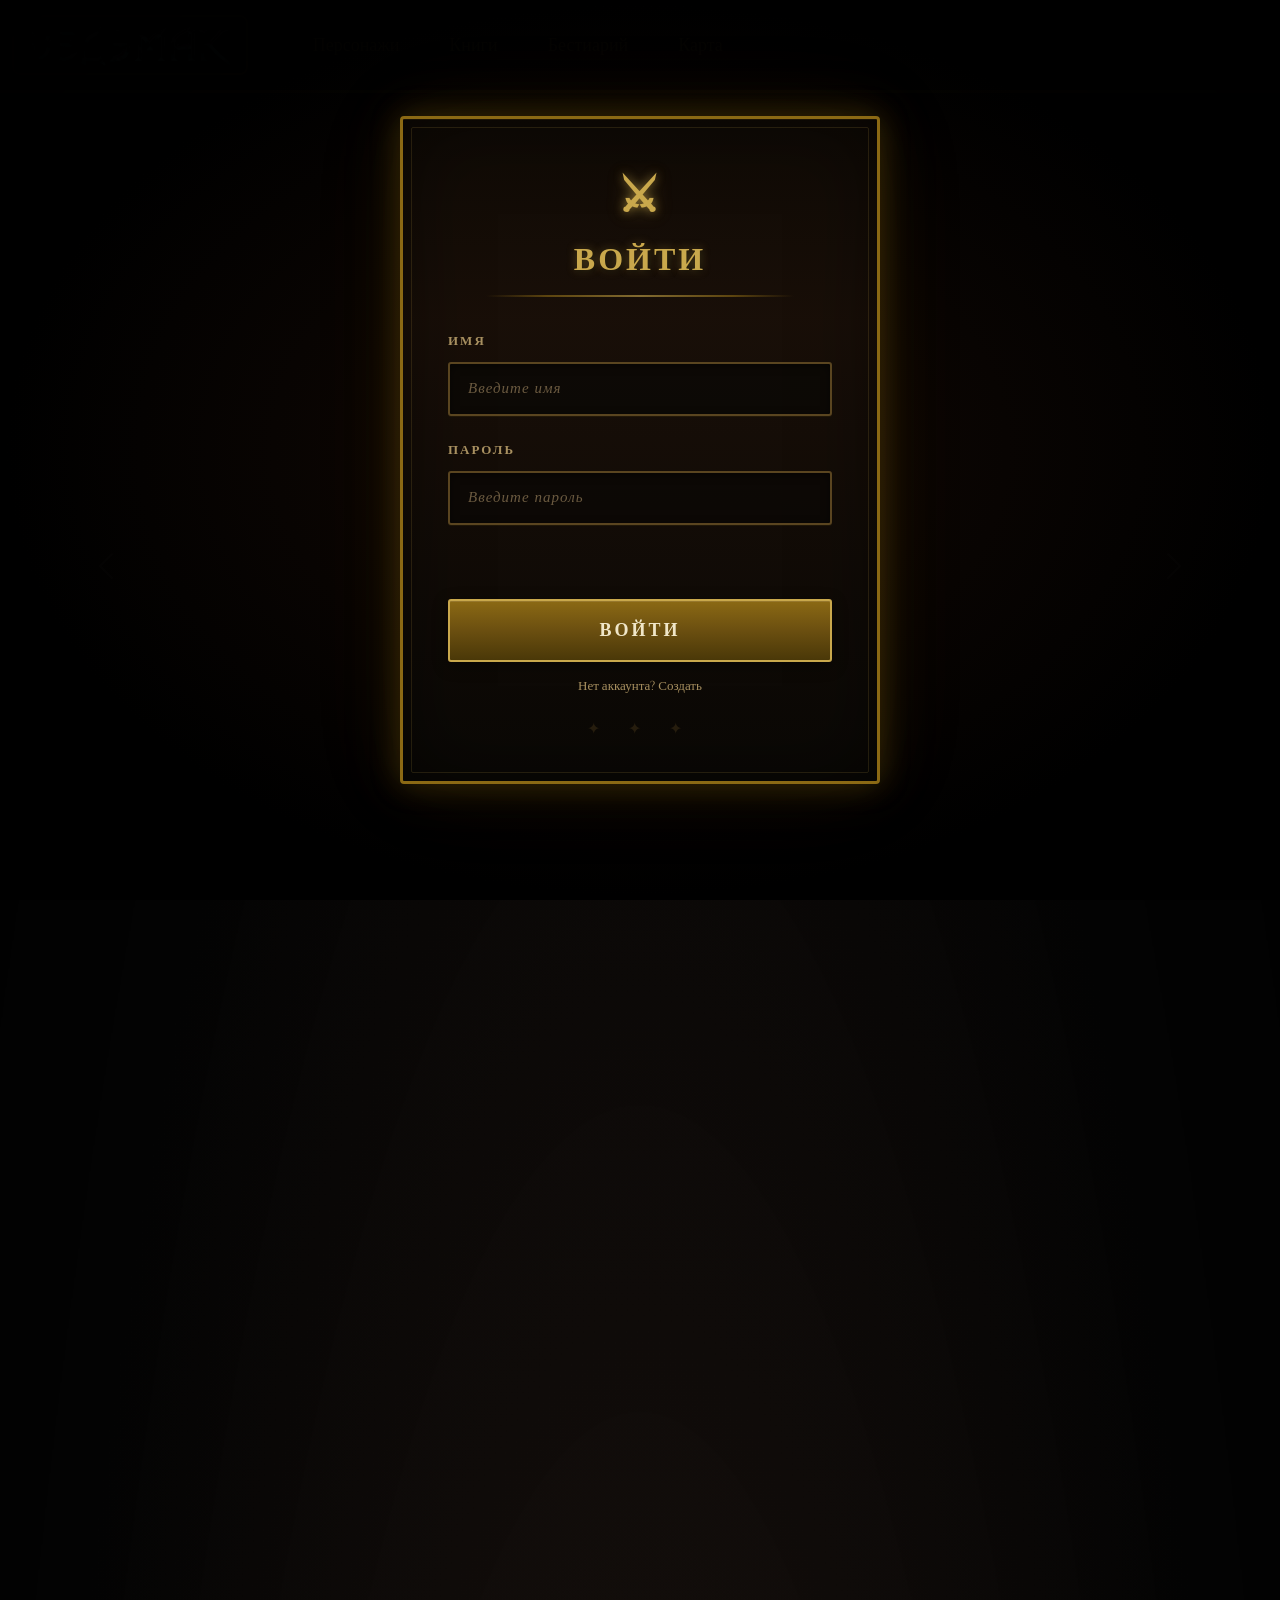
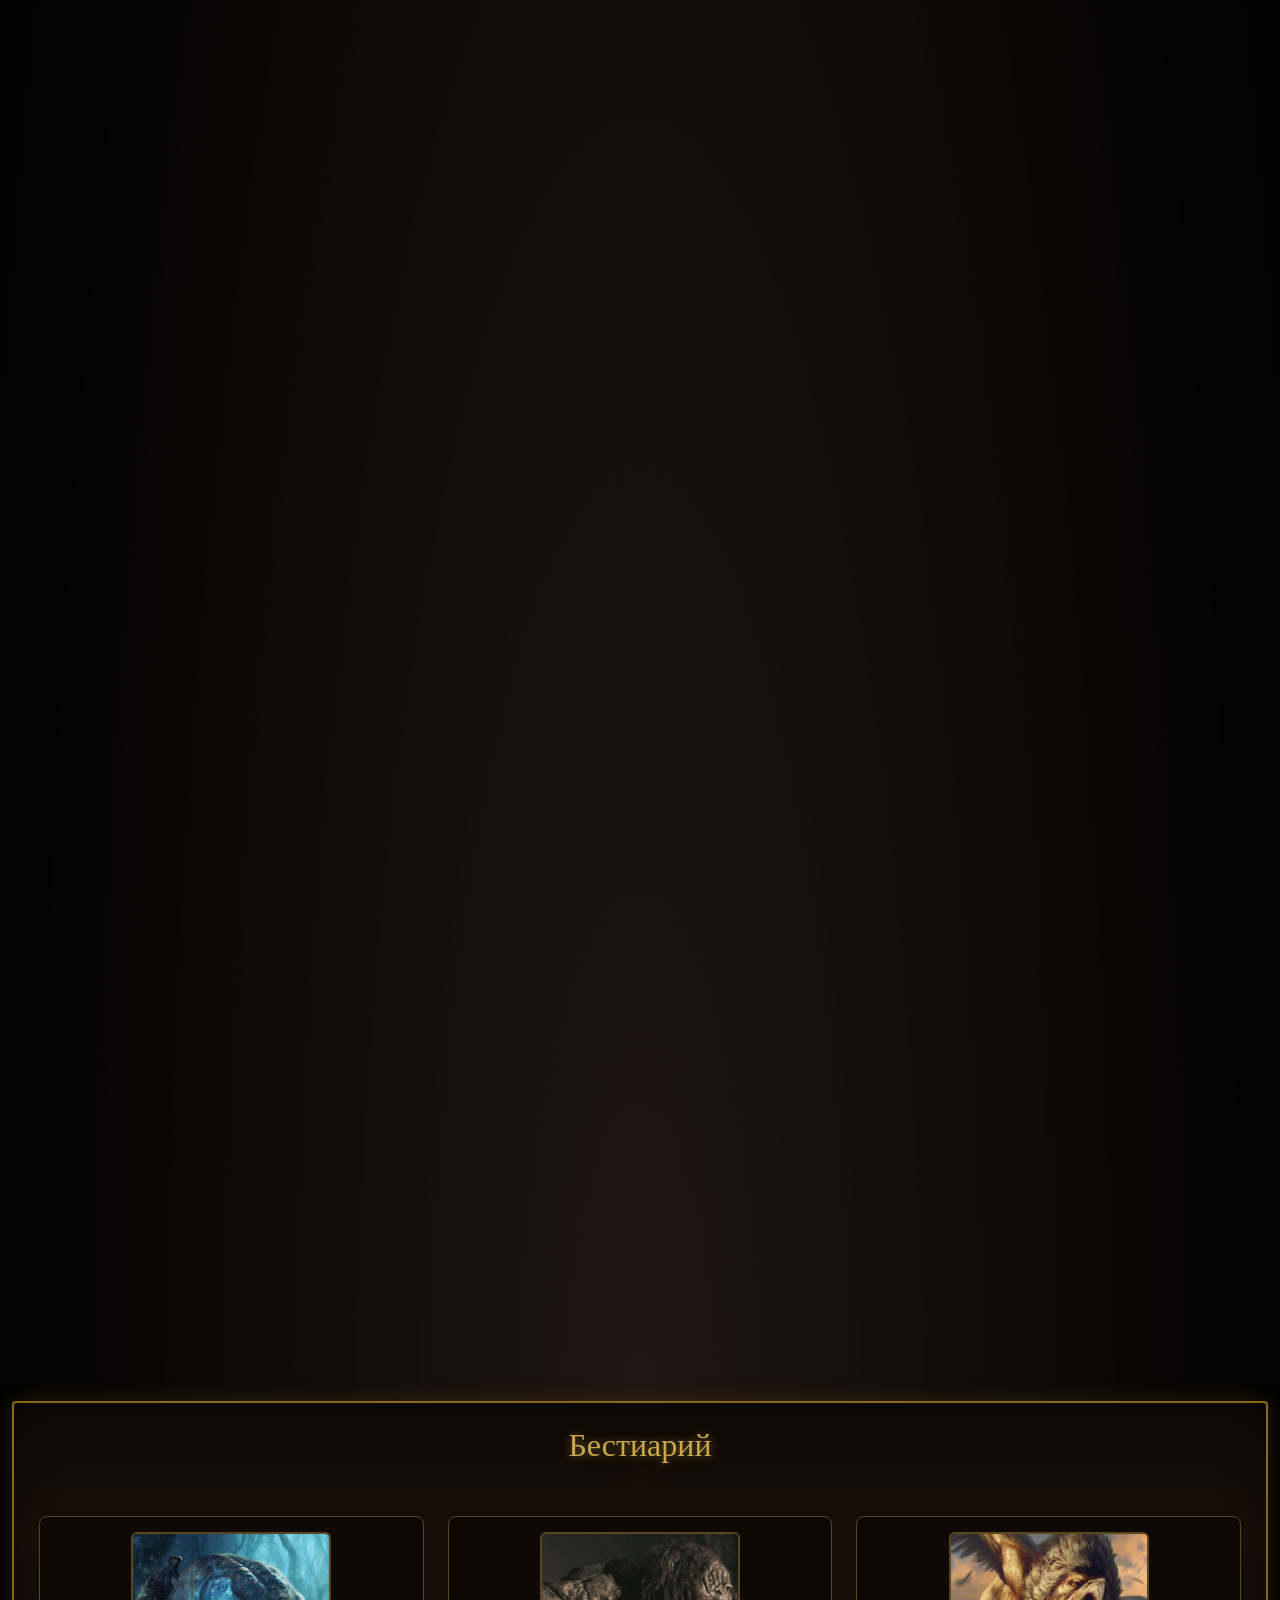
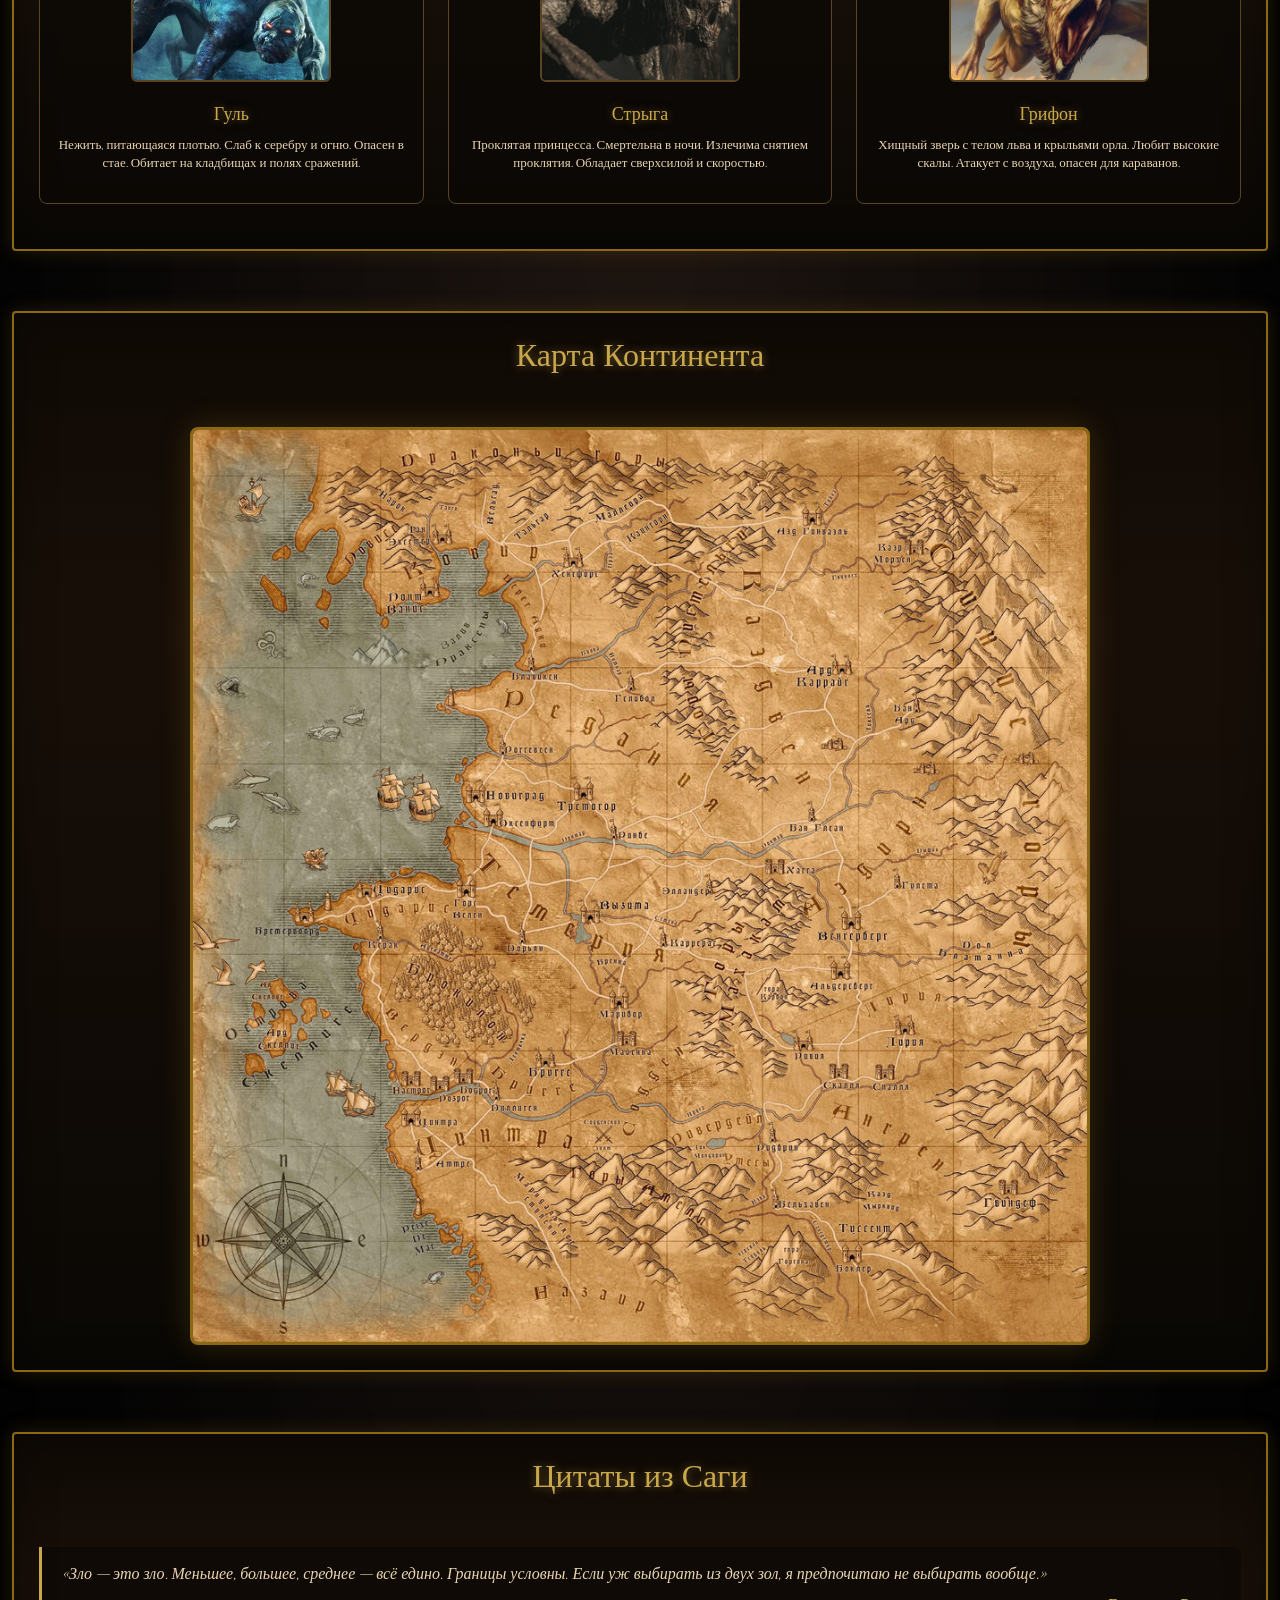
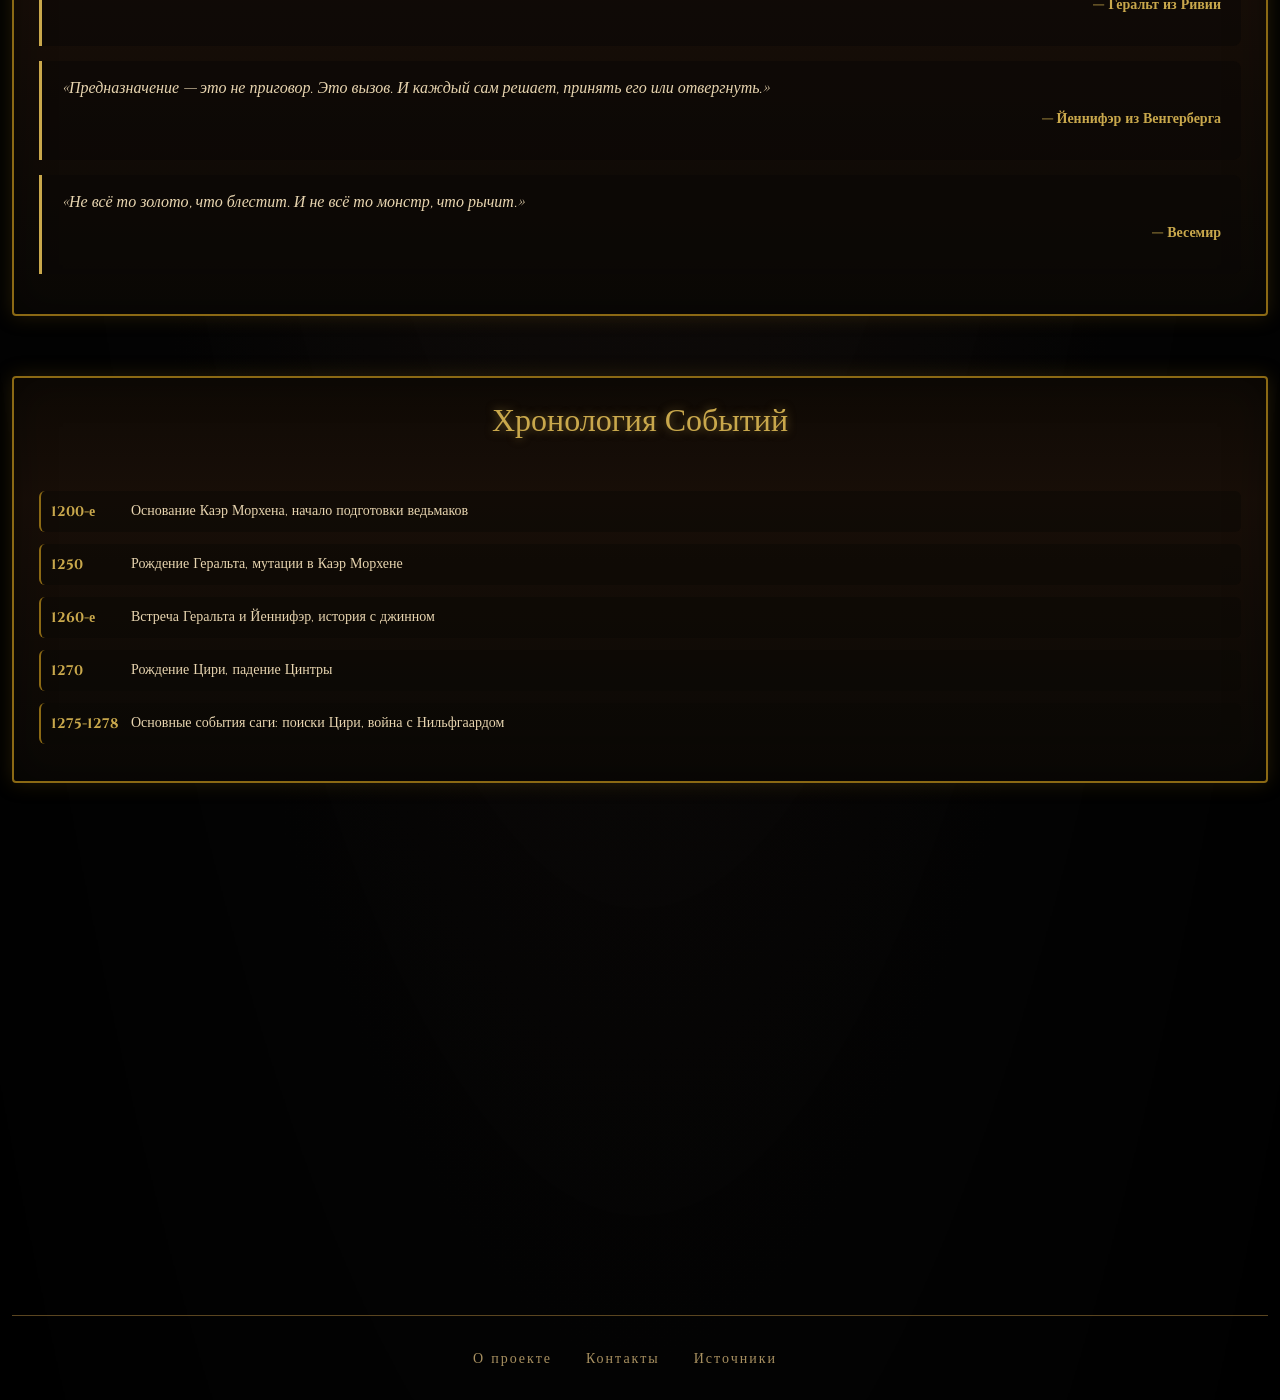
==== commit 08756b1c: "Update index.html" ====
--- a/index.html
+++ b/index.html
@@ -16,9 +16,9 @@
     <div class="video-overlay"></div>
   </div>
 
-  <div class="auth-overlay">
+  <div class="auth-overlay" id="auth-overlay">
     <div class="auth-form">
-      <h2>ВОЙТИ</h2>
+      <h2 id="auth-title">ВОЙТИ</h2>
       
       <form id="login-form">
         <div class="form-group">
@@ -85,7 +85,7 @@
           <div class="flip-card-character" data-character="geralt">
             <div class="flip-card-inner">
               <div class="flip-card-front">
-                <img src="src/image/geralt.jpg" alt="Геральт">
+                <img src="src/image/Герольт.jpg" alt="Геральт">
                 <div class="carousel-caption t">Геральт из Ривии</div>
               </div>
               <div class="flip-card-back">
@@ -101,7 +101,7 @@
           <div class="flip-card-character" data-character="ciri">
             <div class="flip-card-inner">
               <div class="flip-card-front">
-                <img src="src/image/ciri.jpg" alt="Цири">
+                <img src="src/image/Цирилла.jpg" alt="Цири">
                 <div class="carousel-caption tt">Цирилла</div>
               </div>
               <div class="flip-card-back">
@@ -117,7 +117,7 @@
           <div class="flip-card-character" data-character="yennefer">
             <div class="flip-card-inner">
               <div class="flip-card-front">
-                <img src="src/image/yennefer.jpg" alt="Йеннифэр">
+                <img src="src/image/Yennefer.jpg" alt="Йеннифэр">
                 <div class="carousel-caption tt">Йеннифэр из Венгерберга</div>
               </div>
               <div class="flip-card-back">
@@ -133,7 +133,7 @@
           <div class="flip-card-character" data-character="triss">
             <div class="flip-card-inner">
               <div class="flip-card-front">
-                <img src="src/image/triss.jpg" alt="Трисс">
+                <img src="src/image/Triss.jpg" alt="Трисс">
                 <div class="carousel-caption tt">Трисс Меригольд</div>
               </div>
               <div class="flip-card-back">
@@ -149,7 +149,7 @@
           <div class="flip-card-character" data-character="vesemir">
             <div class="flip-card-inner">
               <div class="flip-card-front">
-                <img src="src/image/vesemir.jpg" alt="Весемир">
+                <img src="src/image/Vesemir.jpg" alt="Весемир">
                 <div class="carousel-caption tt">Весемир</div>
               </div>
               <div class="flip-card-back">
@@ -165,7 +165,7 @@
           <div class="flip-card-character" data-character="emhyr">
             <div class="flip-card-inner">
               <div class="flip-card-front">
-                <img src="src/image/emhyr.jpg" alt="Эмгыр">
+                <img src="src/image/Emhyr.jpg" alt="Эмгыр">
                 <div class="carousel-caption tt">Эмгыр вар Эмрейс</div>
               </div>
               <div class="flip-card-back">
@@ -181,7 +181,7 @@
           <div class="flip-card-character" data-character="dandelion">
             <div class="flip-card-inner">
               <div class="flip-card-front">
-                <img src="src/image/dandelion.jpg" alt="Лютик">
+                <img src="src/image/Lutik.webp" alt="Лютик">
                 <div class="carousel-caption tt">Лютик</div>
               </div>
               <div class="flip-card-back">
@@ -202,7 +202,7 @@
       <div class="flip-card-book" data-book="lastwish">
         <div class="flip-card-inner">
           <div class="flip-card-front">
-            <img src="src/image/lastwish.jpg" alt="Последнее желание">
+            <img src="src/image/Последнее желание.jpeg" alt="Последнее желание">
             <div class="card-body">
               <h5>Последнее желание</h5>
             </div>
@@ -219,7 +219,7 @@
       <div class="flip-card-book" data-book="sword">
         <div class="flip-card-inner">
           <div class="flip-card-front">
-            <img src="src/image/sword.jpg" alt="Меч Предназначения">
+            <img src="src/image/Меч предназначения.jpeg" alt="Меч Предназначения">
             <div class="card-body">
               <h5>Меч Предназначения</h5>
             </div>
@@ -236,7 +236,7 @@
       <div class="flip-card-book" data-book="blood">
         <div class="flip-card-inner">
           <div class="flip-card-front">
-            <img src="src/image/blood.jpg" alt="Кровь Эльфов">
+            <img src="src/image/Кровь эльфов.jpeg" alt="Кровь Эльфов">
             <div class="card-body">
               <h5>Кровь Эльфов</h5>
             </div>
@@ -253,7 +253,7 @@
       <div class="flip-card-book" data-book="contempt">
         <div class="flip-card-inner">
           <div class="flip-card-front">
-            <img src="src/image/contempt.jpg" alt="Час Презрения">
+            <img src="src/image/contempt.webp" alt="Час Презрения">
             <div class="card-body">
               <h5>Час Презрения</h5>
             </div>
@@ -287,7 +287,7 @@
       <div class="flip-card-book" data-book="lady">
         <div class="flip-card-inner">
           <div class="flip-card-front">
-            <img src="src/image/lady.jpg" alt="Владычица Озера">
+            <img src="src/image/lady.webp" alt="Владычица Озера">
             <div class="card-body">
               <h5>Владычица Озера</h5>
             </div>
@@ -304,7 +304,7 @@
       <div class="flip-card-book" data-book="season">
         <div class="flip-card-inner">
           <div class="flip-card-front">
-            <img src="src/image/season.jpg" alt="Сезон Гроз">
+            <img src="src/image/season.webp" alt="Сезон Гроз">
             <div class="card-body">
               <h5>Сезон Гроз</h5>
             </div>
@@ -351,14 +351,6 @@
       <h2>Карта Континента</h2>
       <div class="map-container">
         <img src="src/image/map.jpg" alt="Карта" class="map-image">
-        <div class="map-points">
-          <div class="map-point" style="top:35%;left:42%" data-location="Каэр Морхен">Каэр Морхен</div>
-          <div class="map-point" style="top:58%;left:51%" data-location="Новиград">Новиград</div>
-          <div class="map-point" style="top:72%;left:38%" data-location="Велен">Велен</div>
-          <div class="map-point" style="top:45%;left:68%" data-location="Скеллиге">Скеллиге</div>
-          <div class="map-point" style="top:52%;left:75%" data-location="Нильфгаард">Нильфгаард</div>
-          <div class="map-point" style="top:40%;left:30%" data-location="Темерия">Темерия</div>
-        </div>
       </div>
     </div>
 
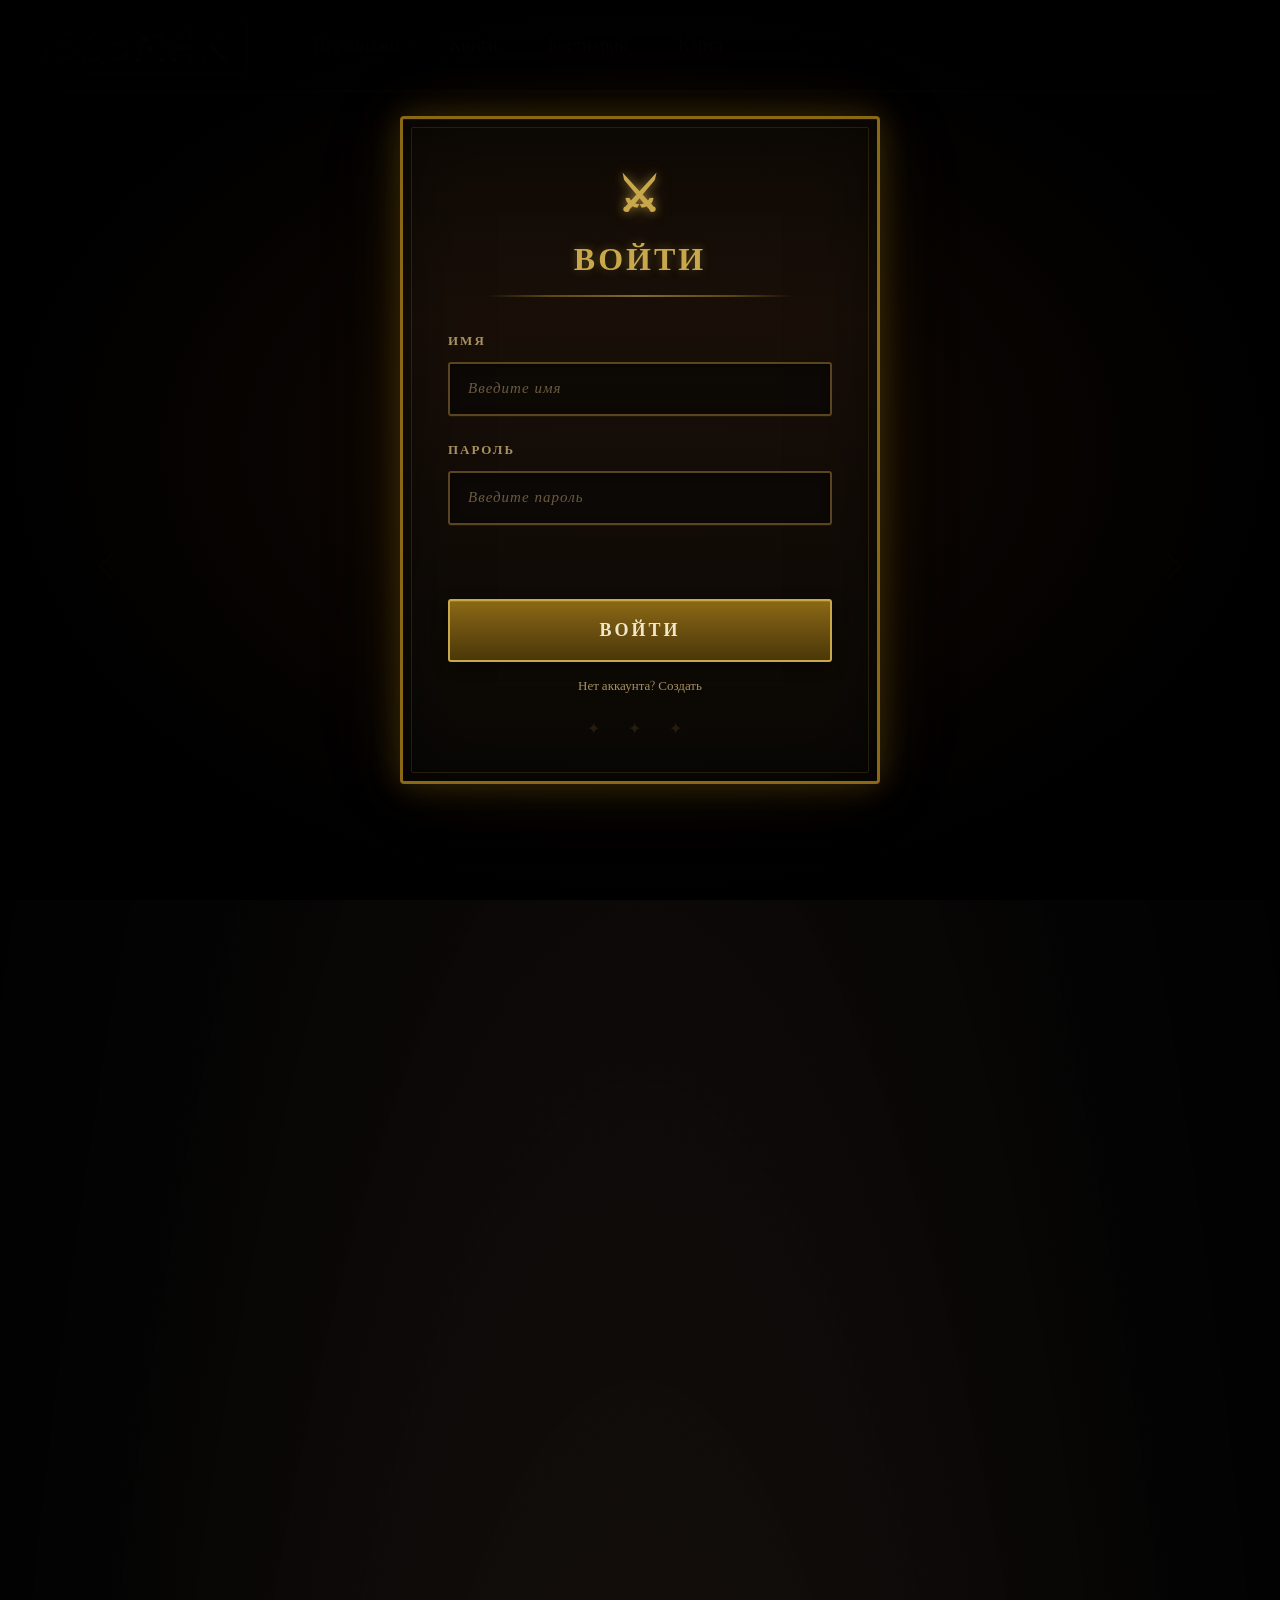
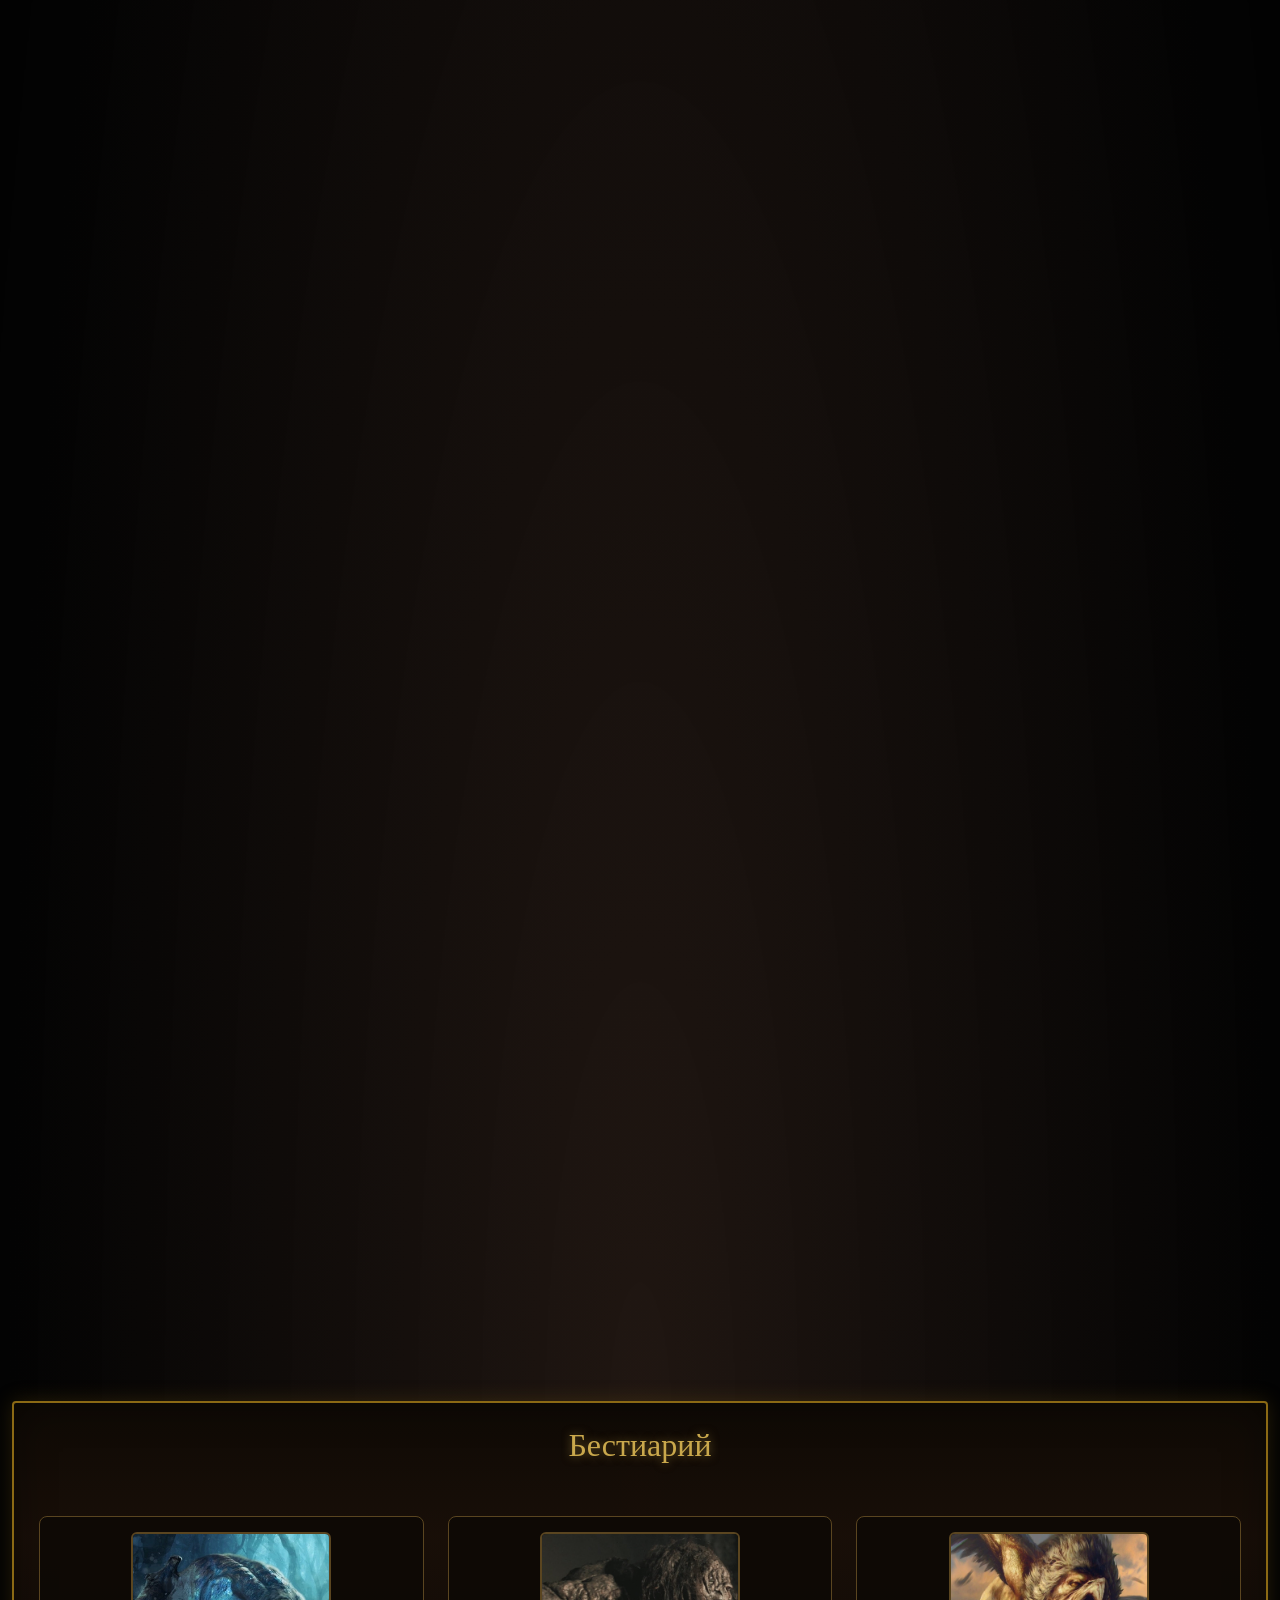
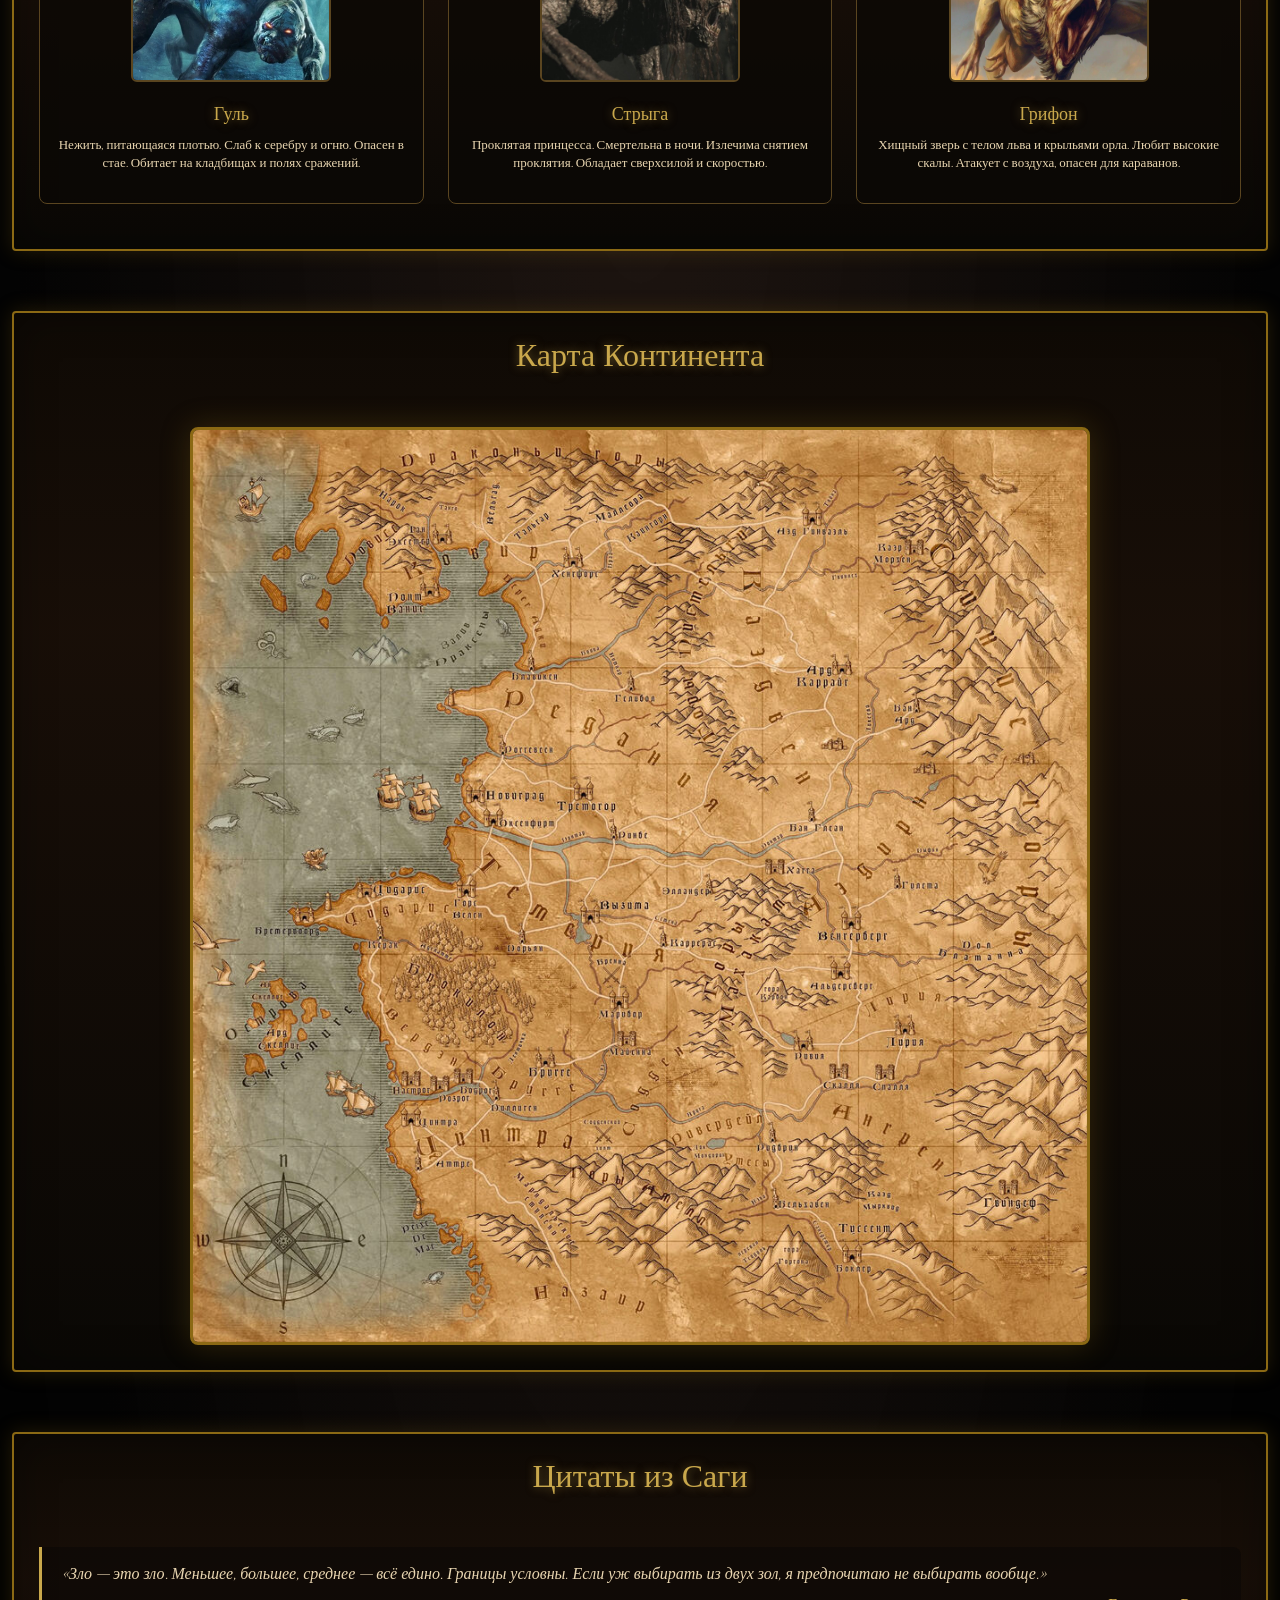
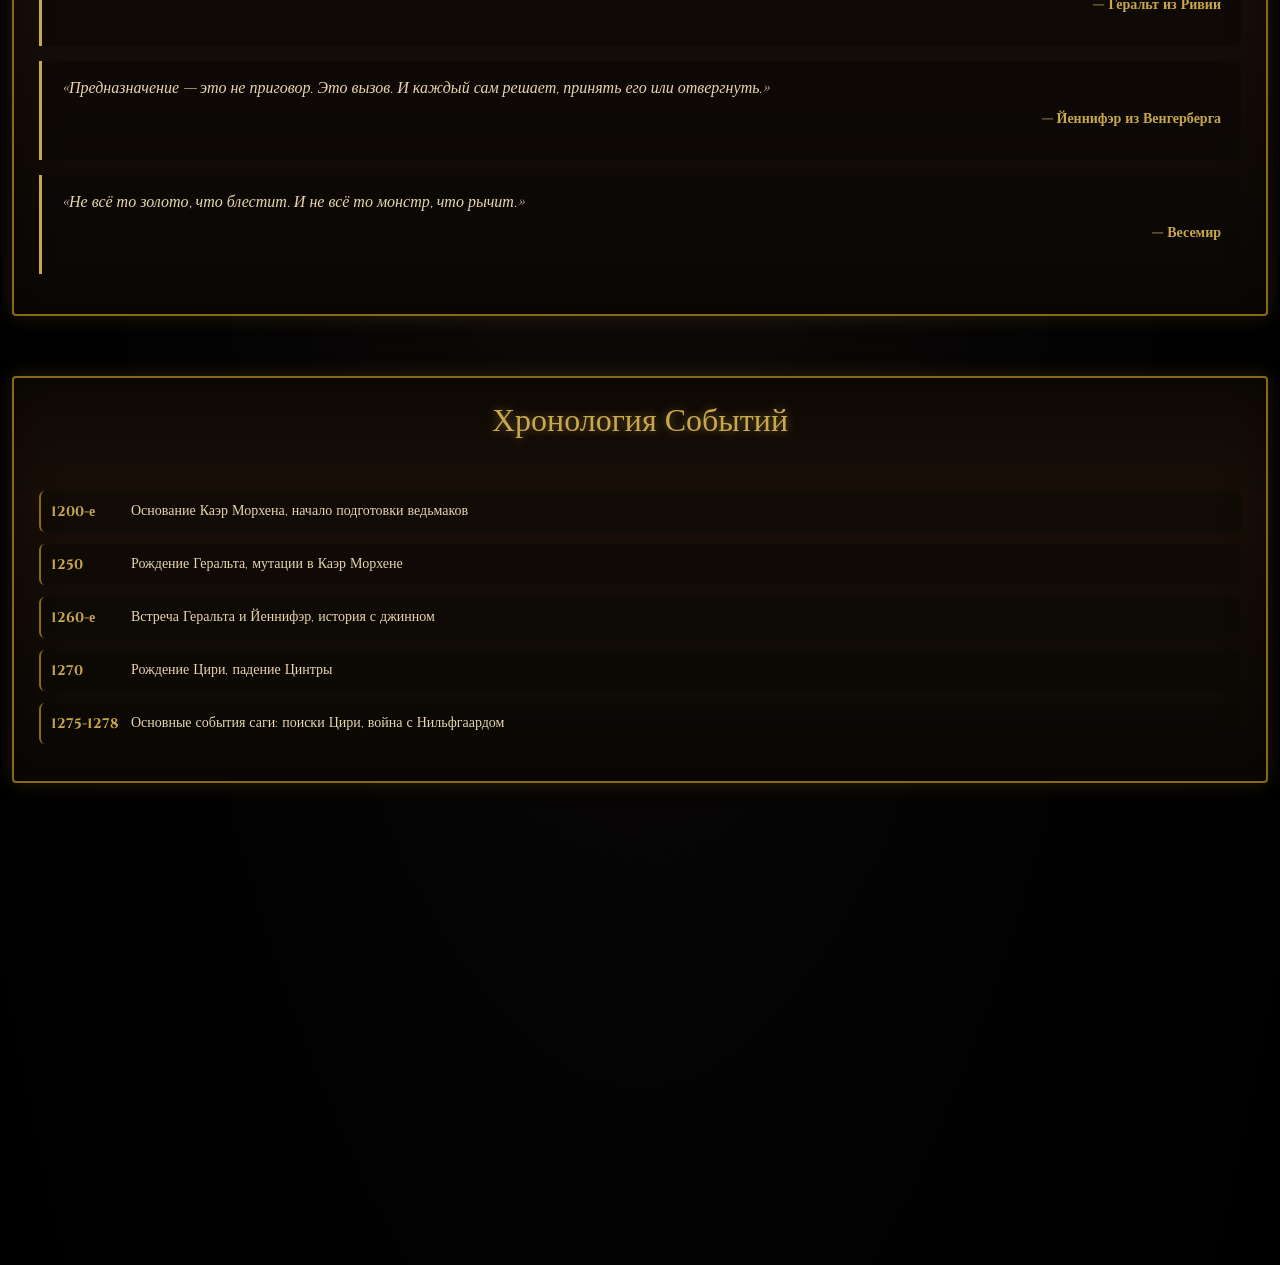
==== commit c41cfca7: "Update index.html" ====
--- a/index.html
+++ b/index.html
@@ -117,7 +117,7 @@
           <div class="flip-card-character" data-character="yennefer">
             <div class="flip-card-inner">
               <div class="flip-card-front">
-                <img src="src/image/Yennefer.jpg" alt="Йеннифэр">
+                <img src="src/image/Yennefer.png" alt="Йеннифэр">
                 <div class="carousel-caption tt">Йеннифэр из Венгерберга</div>
               </div>
               <div class="flip-card-back">
@@ -149,7 +149,7 @@
           <div class="flip-card-character" data-character="vesemir">
             <div class="flip-card-inner">
               <div class="flip-card-front">
-                <img src="src/image/Vesemir.jpg" alt="Весемир">
+                <img src="src/image/Vesemir.png" alt="Весемир">
                 <div class="carousel-caption tt">Весемир</div>
               </div>
               <div class="flip-card-back">
@@ -398,11 +398,7 @@
       <iframe width="560" height="315" src="https://www.youtube.com/embed/7G0R6XnZz8E" frameborder="0" allowfullscreen></iframe>
     </center>
 
-    <footer class="fot">
-      <a href="#" class="ft">О проекте</a>
-      <a href="#" class="ft">Контакты</a>
-      <a href="#" class="ft">Источники</a>
-    </footer>
+
   </div>
 
   <script src="https://cdn.jsdelivr.net/npm/bootstrap@5.3.0/dist/js/bootstrap.bundle.min.js"></script>
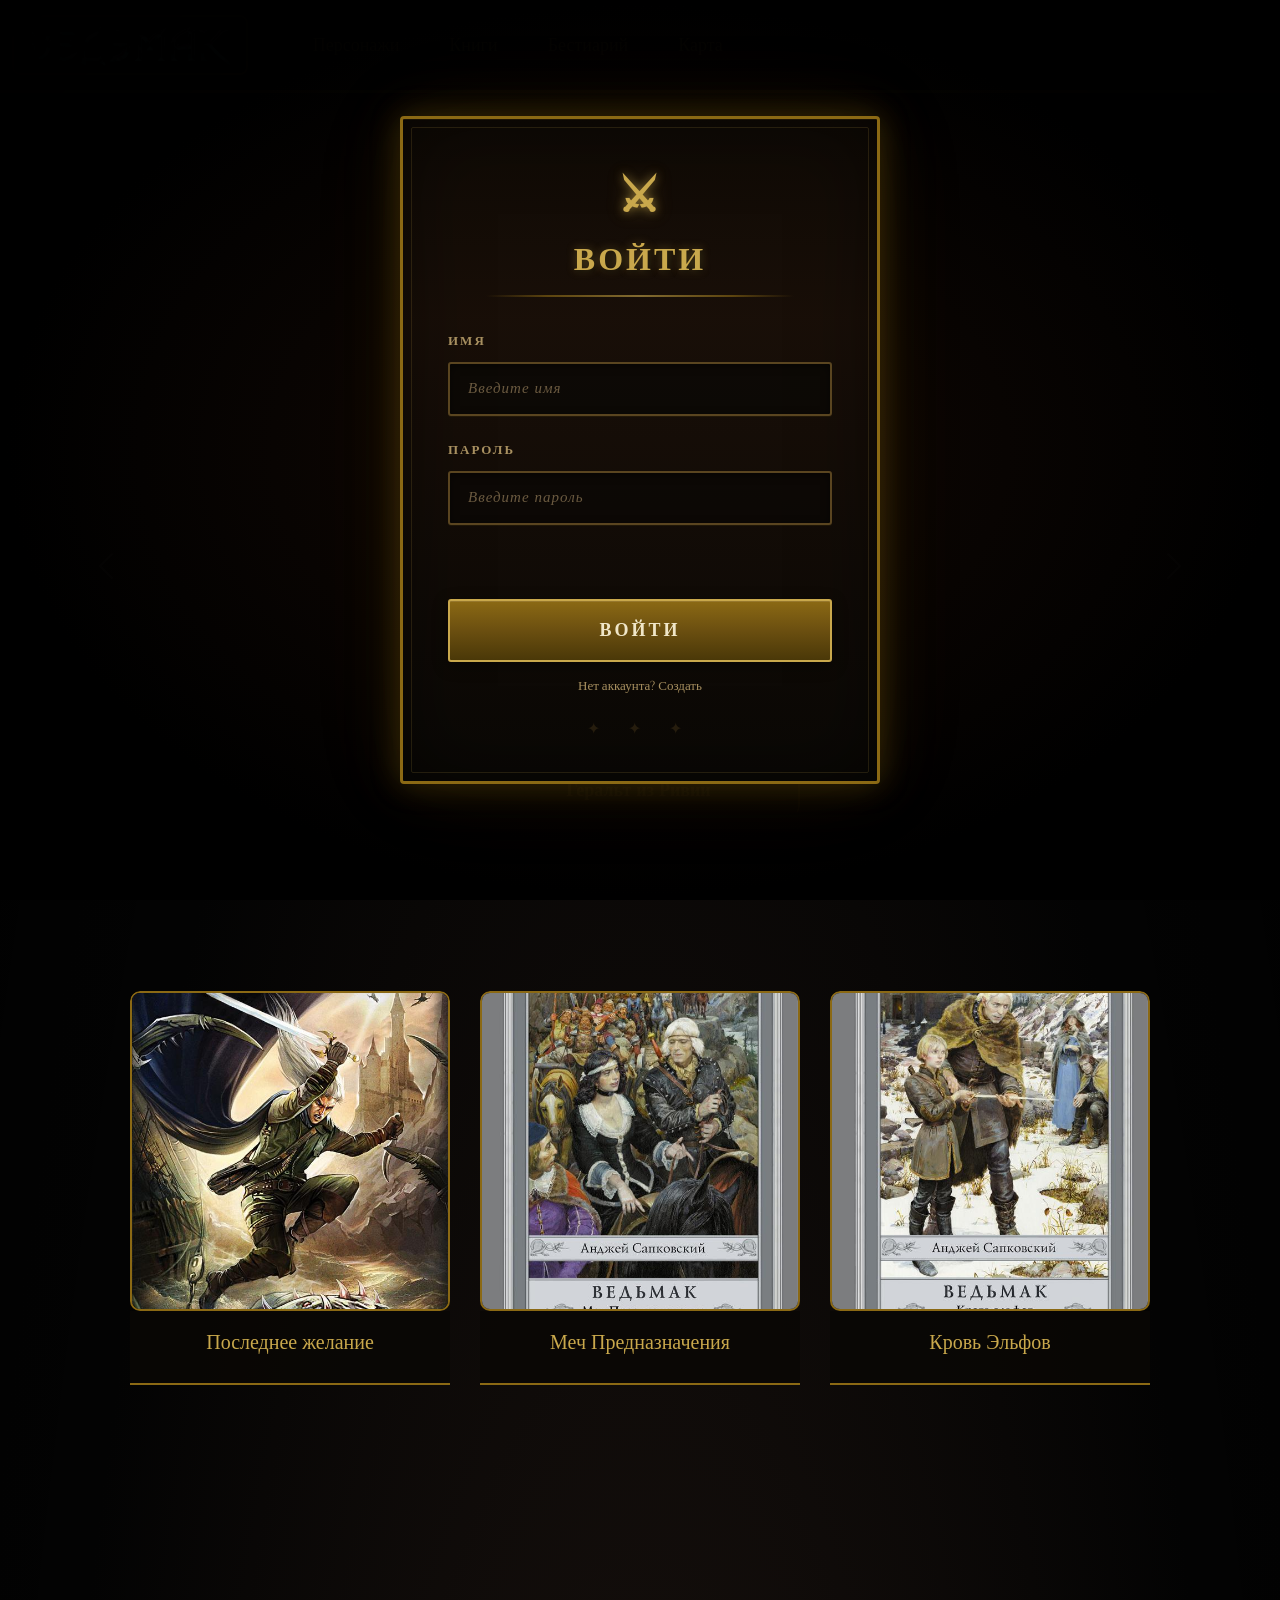
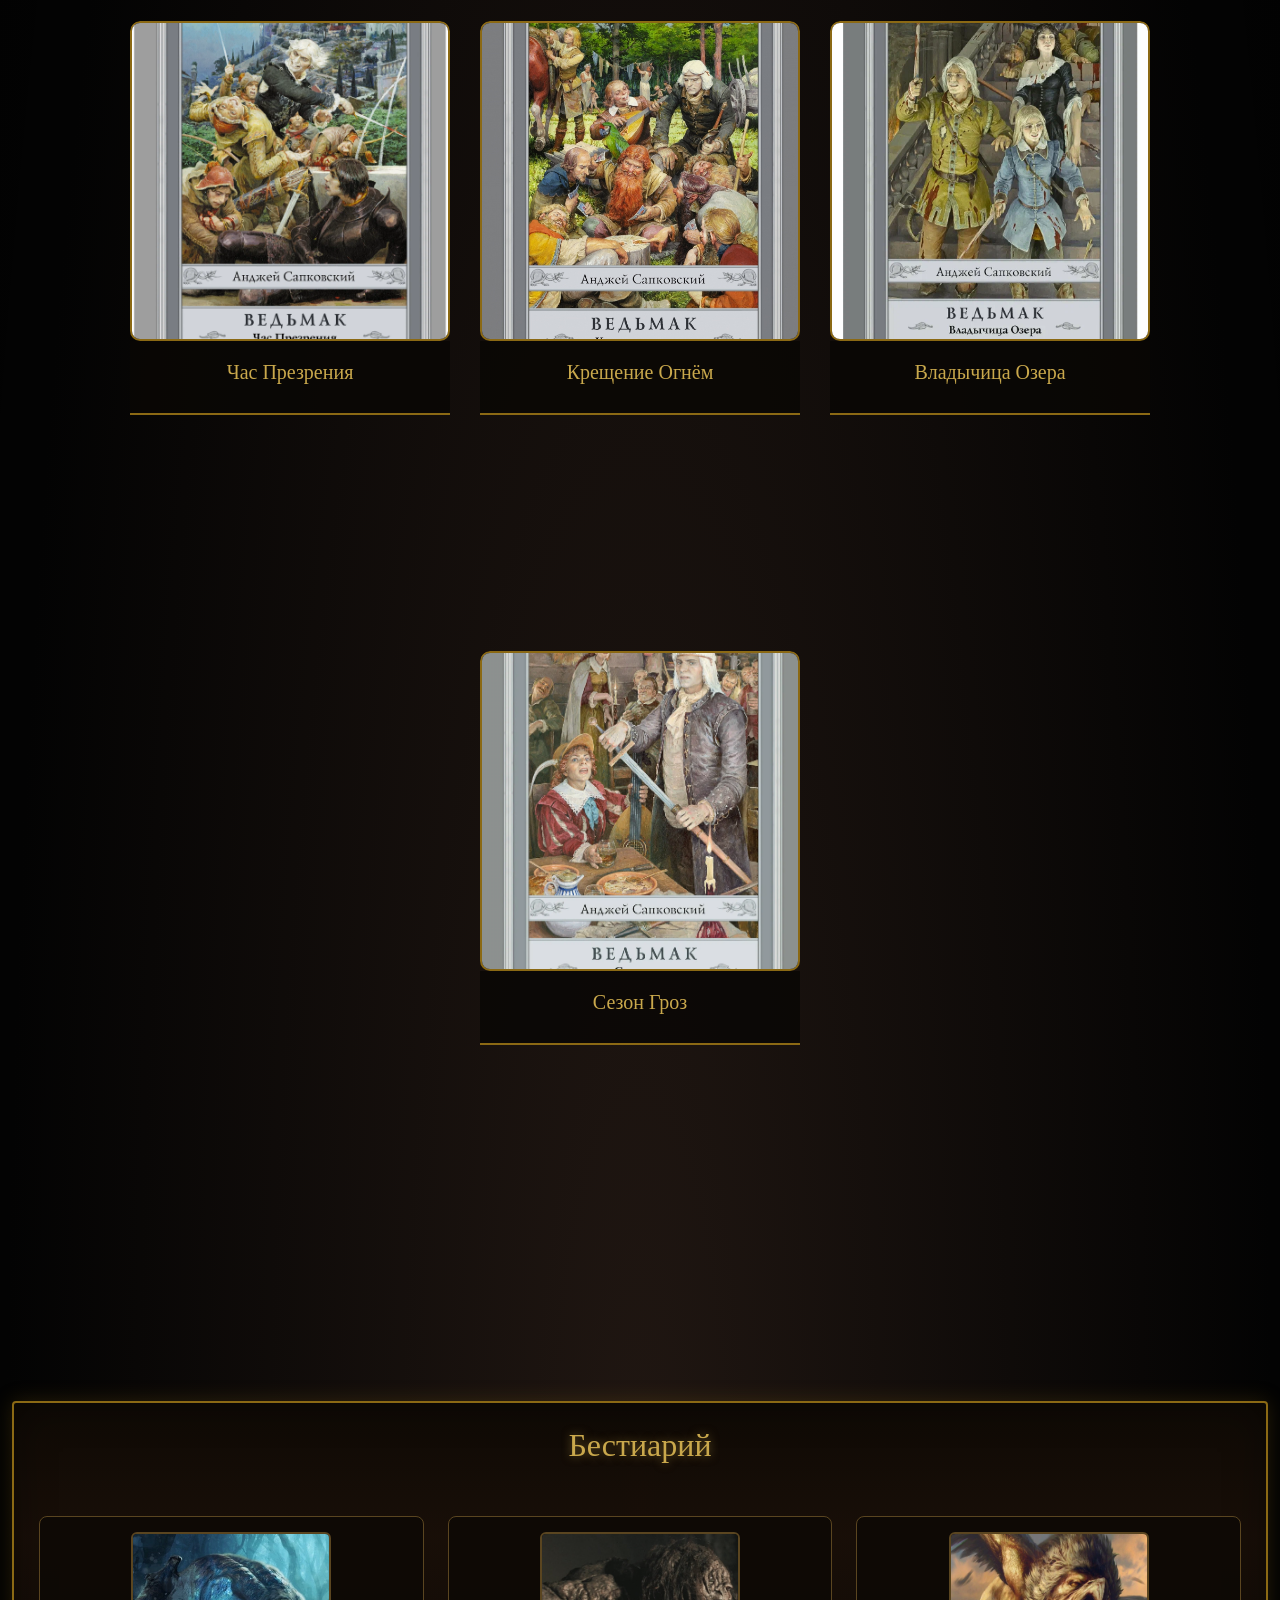
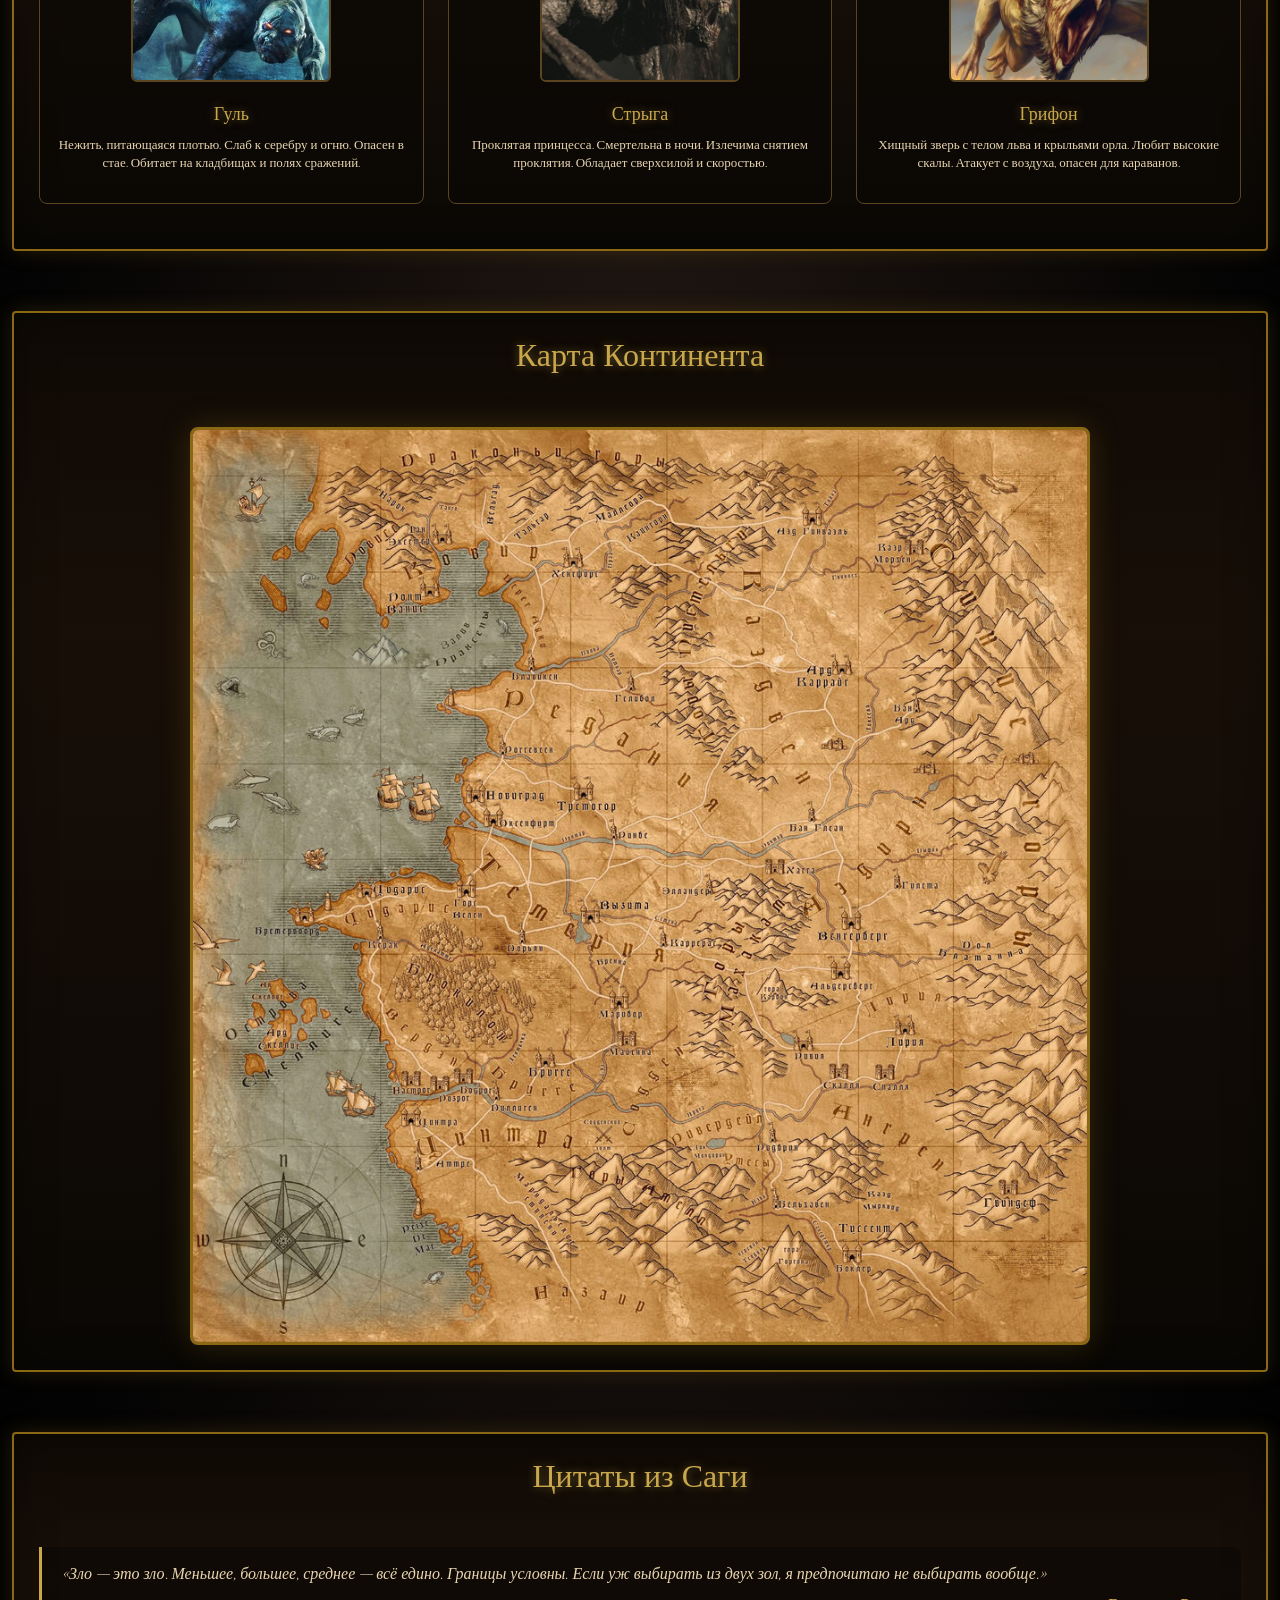
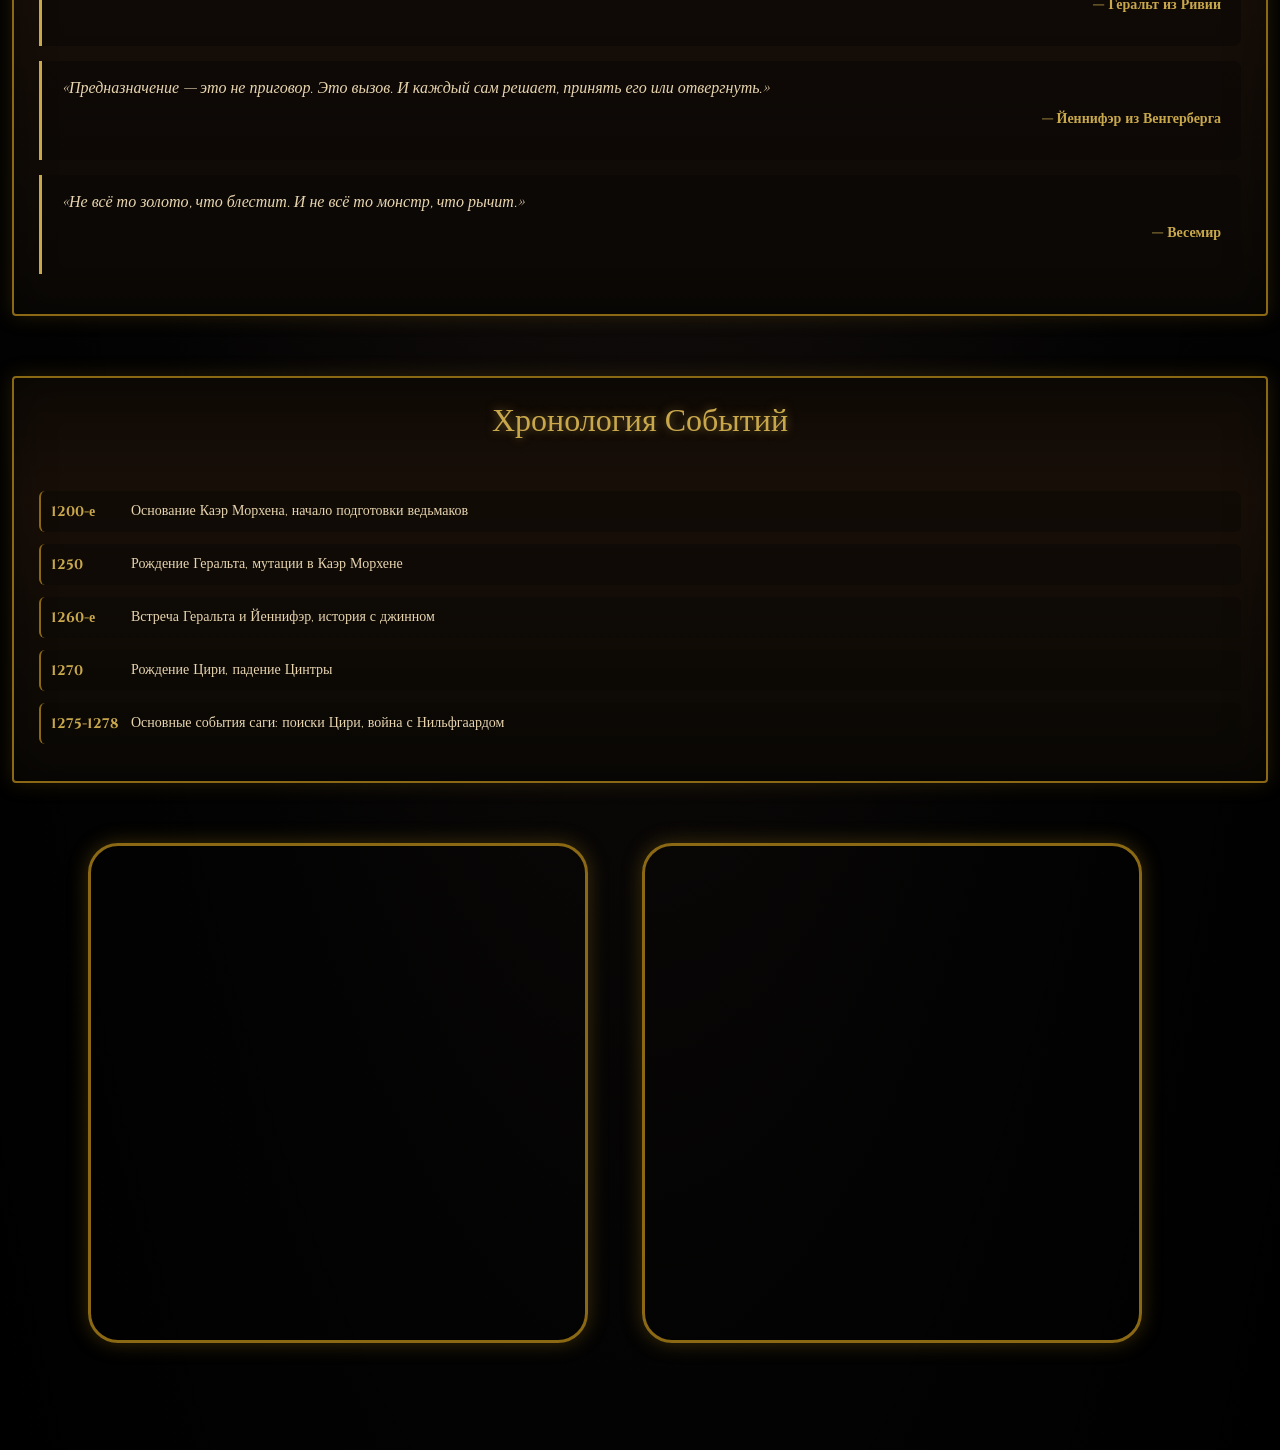
==== commit 0e7e009a: "Update index.html" ====
--- a/index.html
+++ b/index.html
@@ -395,7 +395,9 @@
     </div>
 
     <center>
-      <iframe width="560" height="315" src="https://www.youtube.com/embed/7G0R6XnZz8E" frameborder="0" allowfullscreen></iframe>
+      <iframe src="https://vkvideo.ru/video_ext.php?oid=-197386448&id=456243763&hash=de87f33f2b65b5d1&hd=3" class="if_one" width="500" height="500" allow="autoplay; encrypted-media; fullscreen; picture-in-picture; screen-wake-lock;" frameborder="0" allowfullscreen></iframe>
+
+  <iframe src="https://vkvideo.ru/video_ext.php?oid=-227081618&id=456239214&hash=eb4f79761a68845a&hd=3" width="500" height="500" allow="autoplay; encrypted-media; fullscreen; picture-in-picture; screen-wake-lock;" frameborder="0" allowfullscreen></iframe>
     </center>
 
 
--- a/css/style.css
+++ b/css/style.css
@@ -105,16 +105,6 @@
 
 .carousel-inner {
   margin-bottom: 100px;
-  opacity: 0;
-  transform: translateX(-500px);
-  transition-delay: 120s;
-}
-
-.carousel-inner:hover {
-  opacity: 1;
-  transform: translateY(0);
-  transition: 0.5s;
-  transition-delay: 0s;
 }
 
 .carousel-item {
@@ -129,6 +119,11 @@
   justify-content: center;
   align-items: center;
   cursor: pointer;
+  pointer-events: auto !important;
+  -webkit-tap-highlight-color: transparent;
+  user-select: none;
+  -webkit-user-select: none;
+  touch-action: manipulation;
 }
 
 .flip-card-inner {
@@ -137,6 +132,8 @@
   height: 500px;
   transition: transform 0.8s cubic-bezier(0.4, 0, 0.2, 1);
   transform-style: preserve-3d;
+  pointer-events: auto !important;
+  cursor: pointer;
 }
 
 .flip-card-character.flipped .flip-card-inner {
@@ -149,8 +146,10 @@
   width: 100%;
   height: 100%;
   backface-visibility: hidden;
+  -webkit-backface-visibility: hidden;
   border-radius: 10px;
   overflow: hidden;
+  pointer-events: auto !important;
 }
 
 .flip-card-front img {
@@ -211,20 +210,9 @@
 .books {
   display: flex;
   margin-bottom: 150px;
-  opacity: 0;
-  transform: translateX(500px);
-  transition-delay: 120s;
   flex-wrap: wrap;
   gap: 30px;
   justify-content: center;
-}
-
-.books:hover {
-  opacity: 1;
-  transform: translateX(0px);
-  transition: 0.5s;
-  transition-delay: 0s;
-  margin-bottom: 150px;
 }
 
 .flip-card-book {
@@ -233,6 +221,11 @@
   height: 600px;
   perspective: 1000px;
   cursor: pointer;
+  pointer-events: auto !important;
+  -webkit-tap-highlight-color: transparent;
+  user-select: none;
+  -webkit-user-select: none;
+  touch-action: manipulation;
 }
 
 .flip-card-book .flip-card-inner {
@@ -241,6 +234,8 @@
   height: 100%;
   transition: transform 0.8s cubic-bezier(0.4, 0, 0.2, 1);
   transform-style: preserve-3d;
+  pointer-events: auto !important;
+  cursor: pointer;
 }
 
 .flip-card-book.flipped .flip-card-inner {
@@ -253,8 +248,10 @@
   width: 100%;
   height: 100%;
   backface-visibility: hidden;
+  -webkit-backface-visibility: hidden;
   border-radius: 10px;
   overflow: hidden;
+  pointer-events: auto !important;
 }
 
 .flip-card-book .flip-card-front img,
@@ -304,14 +301,7 @@
 }
 
 center {
-  opacity: 0;
-  transition-delay: 120s;
-}
-
-center:hover {
-  opacity: 1;
-  transition: 1s;
-  transition-delay: 0s;
+  display: block;
 }
 
 iframe {
@@ -479,7 +469,7 @@
 }
 
 .auth-overlay.hidden {
-  display: none;
+  display: none !important;
 }
 
 .auth-form {
@@ -756,29 +746,6 @@
   font-size: 14px;
   color: #E8D5B0;
   line-height: 1.4;
-}
-
-.mobile-device .carousel-inner,
-.mobile-device .books,
-.mobile-device center {
-  opacity: 1 !important;
-  transform: translateX(0) !important;
-  transition: none !important;
-  transition-delay: 0s !important;
-}
-
-.mobile-device .carousel-inner:hover {
-  opacity: 1 !important;
-  transform: translateX(0) !important;
-}
-
-.mobile-device .books:hover {
-  opacity: 1 !important;
-  transform: translateX(0) !important;
-}
-
-.mobile-device center:hover {
-  opacity: 1 !important;
 }
 
 .btn-read {
@@ -828,12 +795,8 @@
   .navbar-brand img { height: 50px; }
   .navbar-toggler { border-color: #8B6914; }
   .navbar-toggler-icon { background-image: url("data:image/svg+xml,%3csvg xmlns='http://www.w3.org/2000/svg' viewBox='0 0 30 30'%3e%3cpath stroke='rgba(201, 168, 76, 1)' stroke-linecap='round' stroke-miterlimit='10' stroke-width='2' d='M4 7h22M4 15h22M4 23h22'/%3e%3c/svg%3e"); }
-  .carousel-inner { margin-bottom: 50px; opacity: 1 !important; transform: translateX(0) !important; transition: none !important; transition-delay: 0s !important; }
-  .carousel-inner:hover { opacity: 1 !important; transform: translateX(0) !important; }
-  .books { margin-bottom: 80px; opacity: 1 !important; transform: translateX(0) !important; transition: none !important; transition-delay: 0s !important; gap: 20px; }
-  .books:hover { opacity: 1 !important; transform: translateX(0) !important; margin-bottom: 80px; }
-  center { opacity: 1 !important; transition: none !important; transition-delay: 0s !important; }
-  center:hover { opacity: 1 !important; }
+  .carousel-inner { margin-bottom: 50px; }
+  .books { margin-bottom: 80px; gap: 20px; }
   .carousel-item { height: auto; min-height: 500px; }
   .flip-card-character { padding: 0 15px; }
   .flip-card-inner { width: 100%; max-width: 340px; height: 520px; margin: 0 auto; }
@@ -857,9 +820,6 @@
 
 @media (max-width: 575px) {
   .navbar-brand img { height: 45px; }
-  .carousel-inner { opacity: 1 !important; transform: translateX(0) !important; transition: none !important; }
-  .books { opacity: 1 !important; transform: translateX(0) !important; transition: none !important; }
-  center { opacity: 1 !important; transition: none !important; }
   .carousel-item { min-height: 450px; }
   .flip-card-inner { height: 480px; }
   .flip-card-front img { height: 480px; }
@@ -878,9 +838,6 @@
 
 @media (max-width: 399px) {
   .navbar-brand img { height: 40px; }
-  .carousel-inner { opacity: 1 !important; transform: translateX(0) !important; transition: none !important; }
-  .books { opacity: 1 !important; transform: translateX(0) !important; transition: none !important; }
-  center { opacity: 1 !important; transition: none !important; }
   .carousel-item { min-height: 400px; }
   .flip-card-inner { height: 430px; }
   .flip-card-front img { height: 430px; }
@@ -891,3 +848,11 @@
   .auth-form { padding: 25px 20px; }
   .auth-form h2 { font-size: 20px; }
 }
+
+@media (hover: none) and (pointer: coarse) {
+  .flip-card-character,
+  .flip-card-book {
+    transform: translateZ(0);
+    -webkit-transform: translateZ(0);
+  }
+}
